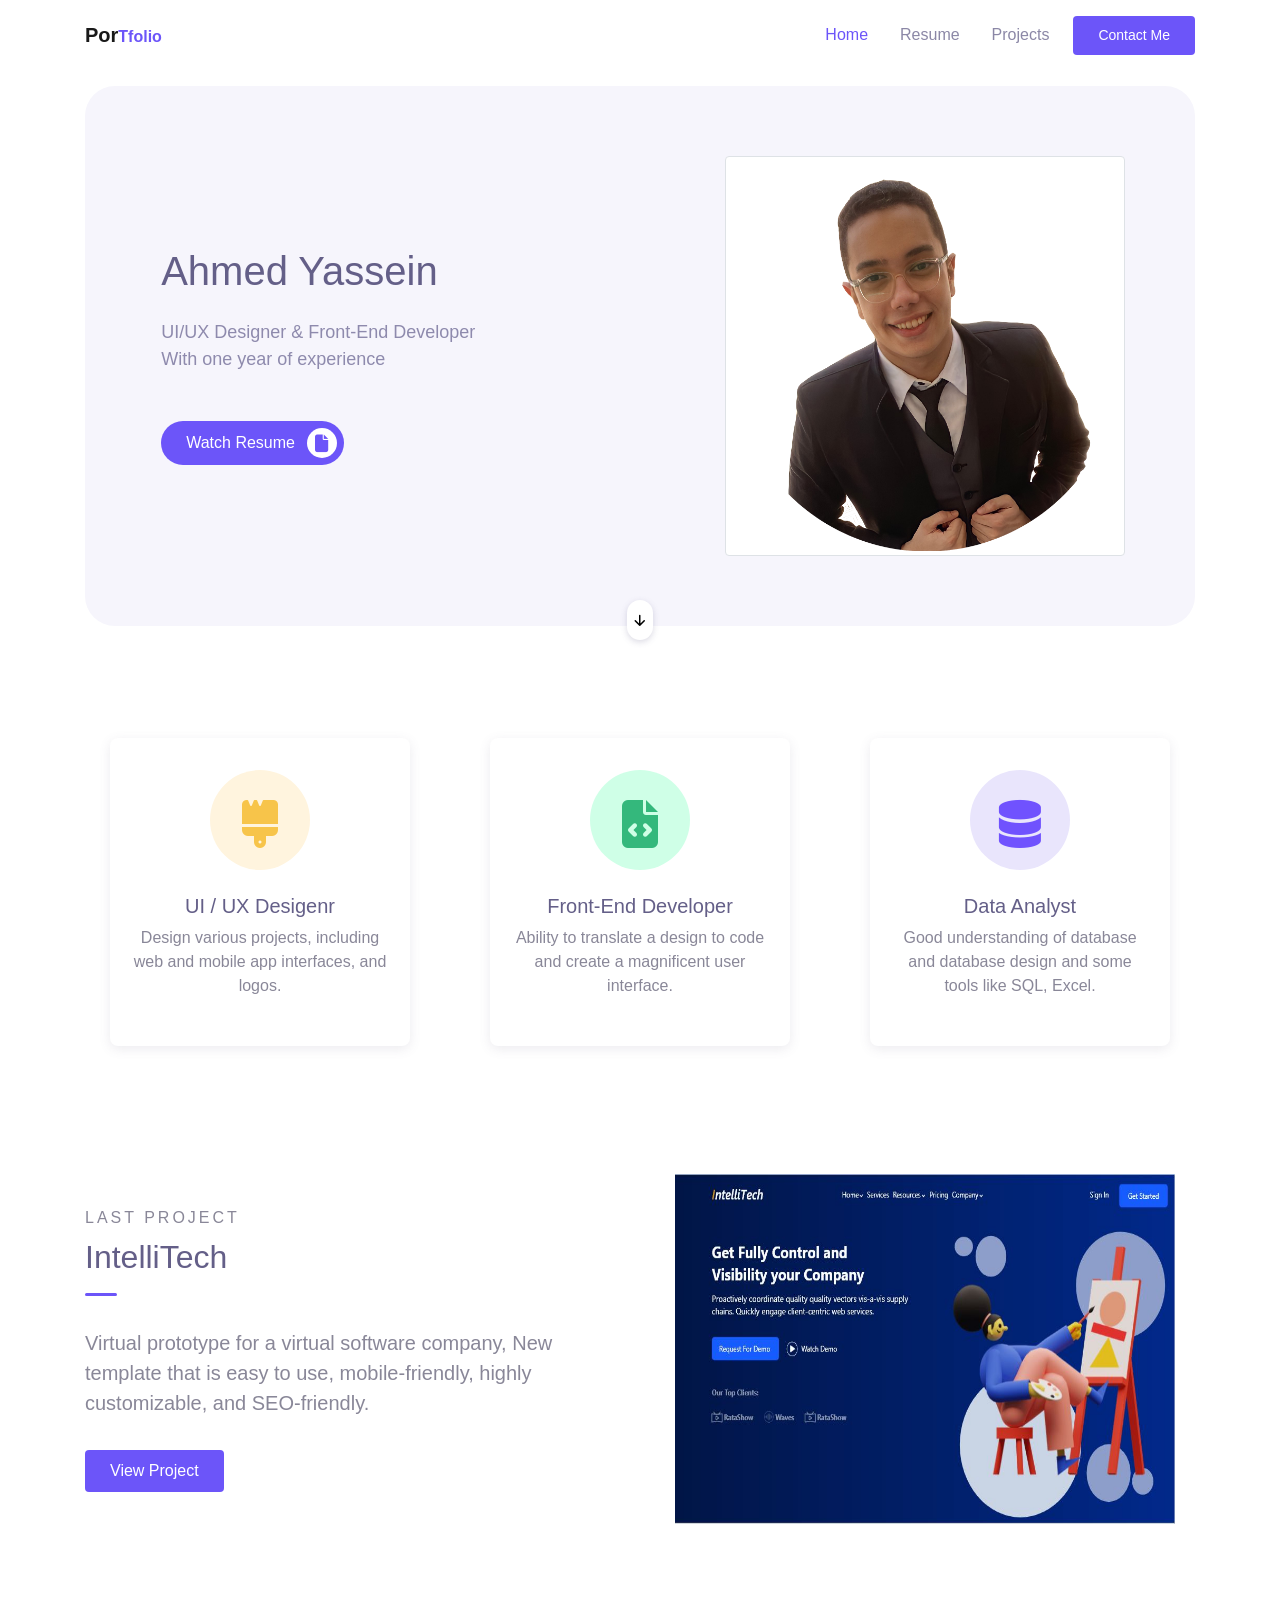
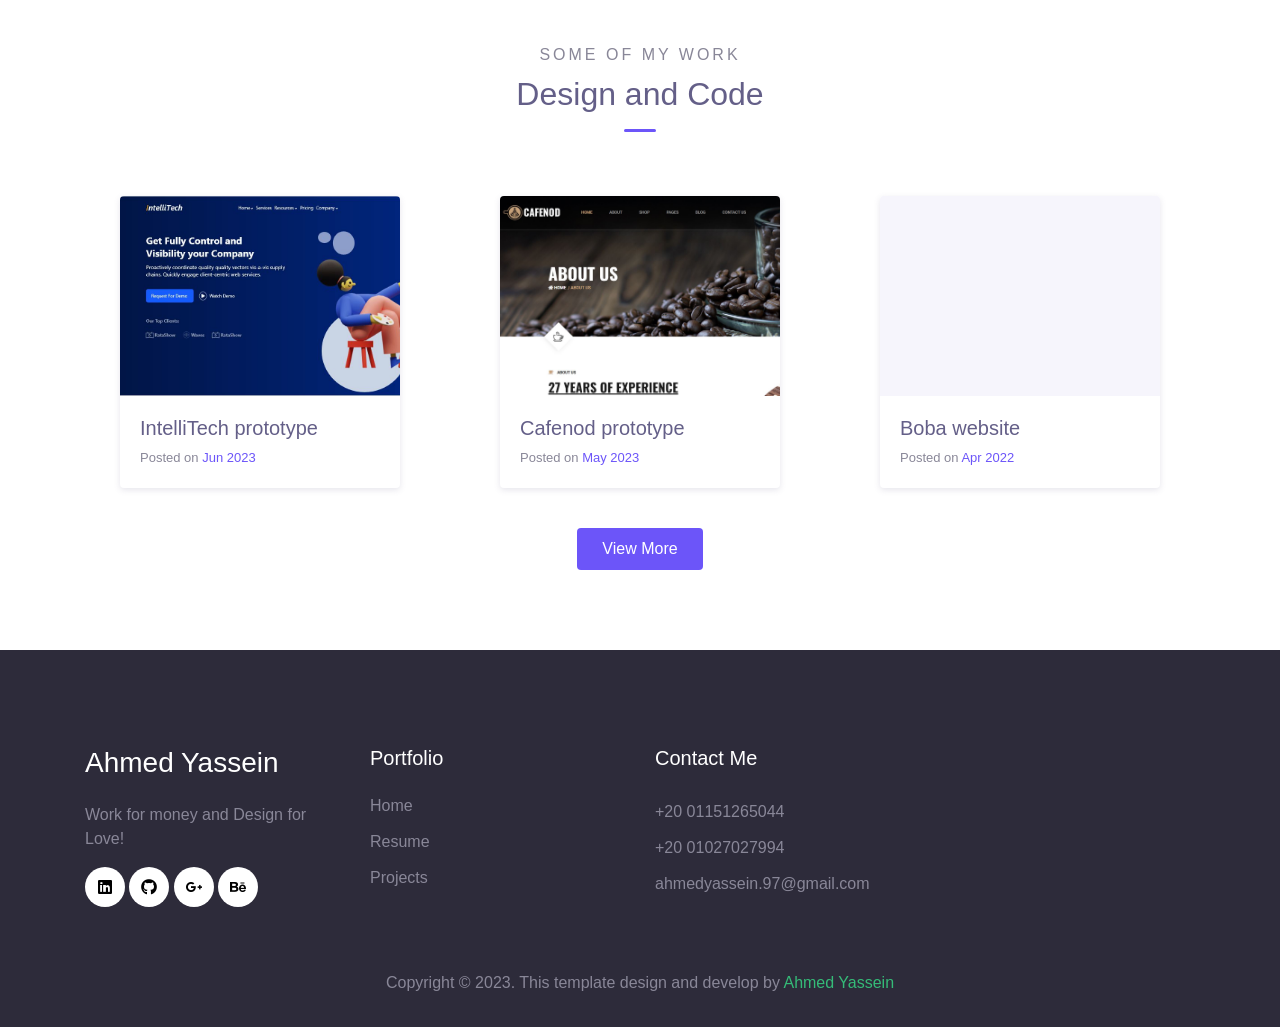
==== index.html @ b32535fe "Add initial files for portfolio" ====
<!DOCTYPE html>
<html lang="en">
<head>
  <meta charset="UTF-8">
  <meta name="viewport" content="width=device-width, initial-scale=1.0">
  <meta http-equiv="X-UA-Compatible" content="ie=edge">

  <title>Ahmed Yassein</title>
  <link rel="icon"  href="assets/img/favicon.ico">

  <link rel="stylesheet" href="assets/css/maicons.css">

  <link rel="stylesheet" href="assets/css/bootstrap.css">

  <link rel="stylesheet" href="assets/vendor/animate/animate.css">

  <link rel="stylesheet" href="assets/css/theme.css">

  <link rel="stylesheet" href="https://cdnjs.cloudflare.com/ajax/libs/font-awesome/6.3.0/css/all.min.css">

</head>
<body>

  <!-- Back to top button -->
  <div class="back-to-top"></div>

  <header>
    <nav class="navbar navbar-expand-lg navbar-light bg-white sticky" data-offset="500">
      <div class="container">
        
        <a href="#" class="navbar-brand">Por<span class="text-primary">Tfolio</span></a>

        <button class="navbar-toggler" data-toggle="collapse" data-target="#navbarContent" aria-controls="navbarContent" aria-expanded="false" aria-label="Toggle navigation">
          <span class="navbar-toggler-icon"></span>
        </button>

        <div class="navbar-collapse collapse" id="navbarContent">
          <ul class="navbar-nav ml-auto">
            <li class="nav-item active">
              <a class="nav-link" href="index.html">Home</a>
            </li>
            <li class="nav-item">
              <a class="nav-link" href="Resume.html">Resume</a>
            </li>
            <li class="nav-item">
              <a class="nav-link" href="Projects.html">Projects</a>
            </li>
              <li class="nav-item">
              <a class="btn btn-primary ml-lg-2" href="contact.html">Contact Me</a>
            </li>
          </ul>
        </div>
      </div>
    </nav>

    <div class="container">
      <div class="page-banner home-banner">
        <div class="row align-items-center flex-wrap-reverse h-100">
          <div class="col-md-6 py-5 wow fadeInLeft">
            <h1 class="mb-4">Ahmed Yassein</h1>
            <p class="text-lg text-grey mb-5">UI/UX Designer & Front-End Developer<br>
              With one year of experience
            </p>
            <a href="Resume.html" class="btn btn-primary btn-split">Watch Resume <div class="fab"> <i class="fa-solid fa-file"></i></div></a>
          </div>
          <div class="col-md-6 py-5 wow zoomIn">
            <div class="img-fluid text-center">
              <img class="img-thumbnail" src="assets/img/Profile pic.png" alt="">
            </div>
          </div>
        </div>
        <a href="#about" class="btn-scroll" data-role="smoothscroll"><span class="mai-arrow-down"></span></a>
      </div>
    </div>
  </header>

  <div class="page-section">
    <div class="container">
      <div class="row">
        <div class="col-lg-4">
          <div class="card-service wow fadeInUp">
            <div class="header">
              <div class="icon rounded-circle">
                <i class="fa-solid fa-brush fa-3x" style="color: #F7C44A;"></i>
              </div>
            </div>
            <div class="body">
              <h5 class="text-secondary">UI / UX Desigenr</h5>
              <p>Design various projects, including web and mobile app interfaces, and logos.</p>
              </div>
          </div>
        </div>
        <div class="col-lg-4">
          <div class="card-service wow fadeInUp">
            <div class="header">
             
              <div class="icon2 rounded-circle">
                <i class="fa-sharp fa-solid fa-file-code fa-3x" style="color: #34B87C;"></i>
              </div>
            </div>
            <div class="body">
              <h5 class="text-secondary">Front-End Developer</h5>
              <p>Ability to translate a design to code and create a magnificent user interface.</p>
            </div>
          </div>
        </div>
        <div class="col-lg-4">
          <div class="card-service wow fadeInUp">
            <div class="header">
              <div class="icon3 rounded-circle">
                <i class="fa-sharp fa-solid fa-database fa-3x" style="color: #7052FE;"></i>
              </div>
            </div>
            <div class="body">
              <h5 class="text-secondary">Data Analyst</h5>
              <p>Good understanding of database and database design and some tools like SQL, Excel.</p>
             </div>
          </div>
        </div>
      </div>
    </div> <!-- .container -->
  </div> <!-- .page-section -->

  <div class="page-section" id="about">
    <div class="container">
      <div class="row align-items-center">
        <div class="col-lg-6 py-3 wow fadeInUp">
          <span class="subhead">Last Project</span>
          <h2 class="title-section">IntelliTech</h2>
          <div class="divider"></div>
          <p>Virtual prototype for a virtual software company, New template that is easy to use, mobile-friendly, highly customizable, and SEO-friendly. </p>
          <a href="https://www.behance.net/gallery/176317555/IntelliTech-Website?" class="btn btn-primary mt-3">View Project</a>
        </div>
        <div class="col-lg-6 py-3 wow fadeInRight">
          <div class="img-fluid py-3 text-center">
            <img class="firstImg" src="assets/img/1.JPG" alt="">
          </div>
        </div>
      </div>
    </div> <!-- .container -->
  </div> <!-- .page-section -->


  <!-- Blog -->
  <div class="page-section">
    <div class="container">
      <div class="text-center wow fadeInUp">
        <div class="subhead">some of my work</div>
        <h2 class="title-section">Design and Code</h2>
        <div class="divider mx-auto"></div>
      </div>

      <div class="row mt-5">
        <div class="col-lg-4 py-3 wow fadeInUp">
          <div class="card-blog">
            <div class="header">
              <div class="post-thumb">
                <img src="assets/img/blog/1.JPG" alt="">
              </div>
            </div>
            <div class="body">
              <h5 class="post-title"><a href="https://www.behance.net/gallery/176317555/IntelliTech-Website?">IntelliTech prototype</a></h5>
              <div class="post-date">Posted on <a href="#"> Jun 2023</a></div>
            </div>
          </div>
        </div>
        
        <div class="col-lg-4 py-3 wow fadeInUp">
          <div class="card-blog">
            <div class="header">
              <div class="post-thumb">
                <img src="assets/img/blog/77.JPG" alt="">
              </div>
            </div>
            <div class="body">
              <h5 class="post-title"><a href="https://www.behance.net/gallery/176315169/Caf-website-(About-Page)">Cafenod prototype </a></h5>
              <div class="post-date">Posted on <a href="#">May 2023</a></div>
            </div>
          </div>
        </div>

        <div class="col-lg-4 py-3 wow fadeInUp">
          <div class="card-blog">
            <div class="header">
              <div class="post-thumb">
                <img src="assets/img/blog/88.jpg" alt="">
              </div>
            </div>
            <div class="body">
              <h5 class="post-title"><a href="https://yassein-97.github.io/Boba/">Boba website</a></h5>
              <div class="post-date">Posted on <a href="#"> Apr 2022</a></div>
            </div>
          </div>
        </div>

        <div class="col-12 mt-4 text-center wow fadeInUp">
          <a href="Projects.html" class="btn btn-primary">View More</a>
        </div>
      </div>
    </div>
  </div>

  <footer class="page-footer bg-image" style="background-image: url(assets/img/world_pattern.svg);">
    <div class="container">
      <div class="row mb-5">
        <div class="col-lg-3 py-3">
          <h3>Ahmed Yassein</h3>
          <p>Work for money and Design for Love!</p>

          <div class="social-media-button">
            <a href="https://www.linkedin.com/in/ahmed-yassein-8b47b3139/"><span class="mai-logo-linkedin"></span></a>
            <a href="https://github.com/yassein-97"><span class="mai-logo-github"></span></a>
            <a href="https://mail.google.com/mail/u/0/#inbox"><span class="mai-logo-google-plus-g"></span></a>
            <a href="https://www.behance.net/ahmedyassein/projects"><span class="mai-logo-behance"></span></a>
          </div>
        </div>
        <div class="col-lg-3 py-3">
          <h5>Portfolio</h5>
          <ul class="footer-menu">
            <li><a href="index.html">Home</a></li>
            <li><a href="Resume.html">Resume</a></li>
            <li><a href="Projects.html">Projects</a></li>
          </ul>
        </div>
        <div class="col-lg-3 py-3">
          <h5>Contact Me</h5>
          <a href="#" class="footer-link">+20 01151265044</a>
          <a href="#" class="footer-link">+20 01027027994</a>
          <a href="#" class="footer-link">ahmedyassein.97@gmail.com</a>
        </div>
        
      </div>

      <p class="text-center" id="copyright">Copyright &copy; 2023. This template design and develop by <a href="" target="_blank">Ahmed Yassein</a></p>
    </div>
  </footer>

<script src="assets/js/jquery-3.5.1.min.js"></script>

<script src="assets/js/bootstrap.bundle.min.js"></script>

<script src="assets/js/google-maps.js"></script>

<script src="assets/vendor/wow/wow.min.js"></script>

<script src="assets/js/theme.js"></script>
  
</body>
</html>
---- assets/css/maicons.css ----
@font-face {
  font-family: 'maicons';
  src:  url('../fonts/maicons.eot?c9nlkl');
  src:  url('../fonts/maicons.eot?c9nlkl#iefix') format('embedded-opentype'),
    url('../fonts/maicons.ttf?c9nlkl') format('truetype'),
    url('../fonts/maicons.woff?c9nlkl') format('woff'),
    url('../fonts/maicons.svg?c9nlkl#maicons') format('svg');
  font-weight: normal;
  font-style: normal;
  font-display: block;
}

[class^="mai-"], [class*=" mai-"] {
  /* use !important to prevent issues with browser extensions that change fonts */
  font-family: 'maicons' !important;
  speak: none;
  font-style: normal;
  font-weight: normal;
  font-variant: normal;
  text-transform: none;
  line-height: 1;

  /* Better Font Rendering =========== */
  -webkit-font-smoothing: antialiased;
  -moz-osx-font-smoothing: grayscale;
}

.mai-add:before {
  content: "\e900";
}
.mai-add-circle:before {
  content: "\e901";
}
.mai-add-circle-outline:before {
  content: "\e902";
}
.mai-airplane:before {
  content: "\e903";
}
.mai-airplane-outline:before {
  content: "\e904";
}
.mai-alarm:before {
  content: "\e905";
}
.mai-alarm-outline:before {
  content: "\e906";
}
.mai-albums:before {
  content: "\e907";
}
.mai-albums-outline:before {
  content: "\e908";
}
.mai-alert:before {
  content: "\e909";
}
.mai-alert-circle:before {
  content: "\e90a";
}
.mai-alert-circle-outline:before {
  content: "\e90b";
}
.mai-analytics:before {
  content: "\e90c";
}
.mai-analytics-outline:before {
  content: "\e90d";
}
.mai-aperture:before {
  content: "\e90e";
}
.mai-aperture-outline:before {
  content: "\e90f";
}
.mai-apps:before {
  content: "\e910";
}
.mai-apps-outline:before {
  content: "\e911";
}
.mai-archive:before {
  content: "\e912";
}
.mai-archive-outline:before {
  content: "\e913";
}
.mai-arrow-back:before {
  content: "\e914";
}
.mai-arrow-back-circle:before {
  content: "\e915";
}
.mai-arrow-back-circle-outline:before {
  content: "\e916";
}
.mai-arrow-down:before {
  content: "\e917";
}
.mai-arrow-down-circle:before {
  content: "\e918";
}
.mai-arrow-down-circle-outline:before {
  content: "\e919";
}
.mai-arrow-forward:before {
  content: "\e91a";
}
.mai-arrow-forward-circle:before {
  content: "\e91b";
}
.mai-arrow-forward-circle-outline:before {
  content: "\e91c";
}
.mai-arrow-redo:before {
  content: "\e91d";
}
.mai-arrow-redo-circle:before {
  content: "\e91e";
}
.mai-arrow-redo-circle-outline:before {
  content: "\e91f";
}
.mai-arrow-redo-outline:before {
  content: "\e920";
}
.mai-arrow-undo:before {
  content: "\e921";
}
.mai-arrow-undo-circle:before {
  content: "\e922";
}
.mai-arrow-undo-circle-outline:before {
  content: "\e923";
}
.mai-arrow-undo-outline:before {
  content: "\e924";
}
.mai-arrow-up:before {
  content: "\e925";
}
.mai-arrow-up-circle:before {
  content: "\e926";
}
.mai-arrow-up-circle-outline:before {
  content: "\e927";
}
.mai-at:before {
  content: "\e928";
}
.mai-at-circle:before {
  content: "\e929";
}
.mai-at-circle-outline:before {
  content: "\e92a";
}
.mai-attach:before {
  content: "\e92b";
}
.mai-attach-outline:before {
  content: "\e92c";
}
.mai-backspace:before {
  content: "\e92d";
}
.mai-backspace-outline:before {
  content: "\e92e";
}
.mai-bandage:before {
  content: "\e92f";
}
.mai-bandage-outline:before {
  content: "\e930";
}
.mai-bar-chart:before {
  content: "\e932";
}
.mai-bar-chart-outline:before {
  content: "\e933";
}
.mai-barbell:before {
  content: "\e931";
}
.mai-barcode:before {
  content: "\e934";
}
.mai-barcode-outline:before {
  content: "\e935";
}
.mai-baseball:before {
  content: "\e936";
}
.mai-baseball-outline:before {
  content: "\e937";
}
.mai-basket:before {
  content: "\e938";
}
.mai-basket-outline:before {
  content: "\e93b";
}
.mai-basketball:before {
  content: "\e939";
}
.mai-basketball-outline:before {
  content: "\e93a";
}
.mai-battery-charging:before {
  content: "\e93c";
}
.mai-battery-dead:before {
  content: "\e93d";
}
.mai-battery-full:before {
  content: "\e93e";
}
.mai-battery-half:before {
  content: "\e93f";
}
.mai-beaker:before {
  content: "\e940";
}
.mai-beaker-outline:before {
  content: "\e941";
}
.mai-bed:before {
  content: "\e942";
}
.mai-bed-outline:before {
  content: "\e943";
}
.mai-beer:before {
  content: "\e944";
}
.mai-beer-outline:before {
  content: "\e945";
}
.mai-bicycle:before {
  content: "\e946";
}
.mai-bluetooth:before {
  content: "\e947";
}
.mai-boat:before {
  content: "\e948";
}
.mai-boat-outline:before {
  content: "\e949";
}
.mai-body:before {
  content: "\e94a";
}
.mai-body-outline:before {
  content: "\e94b";
}
.mai-bonfire:before {
  content: "\e94c";
}
.mai-bonfire-outline:before {
  content: "\e94d";
}
.mai-book:before {
  content: "\e94e";
}
.mai-book-outline:before {
  content: "\e953";
}
.mai-bookmark:before {
  content: "\e94f";
}
.mai-bookmark-outline:before {
  content: "\e950";
}
.mai-bookmarks:before {
  content: "\e951";
}
.mai-bookmarks-outline:before {
  content: "\e952";
}
.mai-briefcase:before {
  content: "\e954";
}
.mai-briefcase-outline:before {
  content: "\e955";
}
.mai-browsers:before {
  content: "\e956";
}
.mai-browsers-outline:before {
  content: "\e957";
}
.mai-brush:before {
  content: "\e958";
}
.mai-brush-outline:before {
  content: "\e959";
}
.mai-bug:before {
  content: "\e95a";
}
.mai-bug-outline:before {
  content: "\e95b";
}
.mai-build:before {
  content: "\e95c";
}
.mai-build-outline:before {
  content: "\e95d";
}
.mai-bulb:before {
  content: "\e95e";
}
.mai-bulb-outline:before {
  content: "\e95f";
}
.mai-bus:before {
  content: "\e960";
}
.mai-bus-outline:before {
  content: "\e963";
}
.mai-business:before {
  content: "\e961";
}
.mai-business-outline:before {
  content: "\e962";
}
.mai-cafe:before {
  content: "\e964";
}
.mai-cafe-outline:before {
  content: "\e965";
}
.mai-calculator:before {
  content: "\e966";
}
.mai-calculator-outline:before {
  content: "\e967";
}
.mai-calendar:before {
  content: "\e968";
}
.mai-calendar-outline:before {
  content: "\e969";
}
.mai-call:before {
  content: "\e96a";
}
.mai-call-outline:before {
  content: "\e96b";
}
.mai-camera:before {
  content: "\e96c";
}
.mai-camera-outline:before {
  content: "\e96d";
}
.mai-camera-reverse:before {
  content: "\e96e";
}
.mai-camera-reverse-outline:before {
  content: "\e96f";
}
.mai-car:before {
  content: "\e970";
}
.mai-car-outline:before {
  content: "\e97f";
}
.mai-car-sport:before {
  content: "\e980";
}
.mai-car-sport-outline:before {
  content: "\e981";
}
.mai-card:before {
  content: "\e971";
}
.mai-card-outline:before {
  content: "\e972";
}
.mai-caret-back:before {
  content: "\e973";
}
.mai-caret-back-circle:before {
  content: "\e974";
}
.mai-caret-back-circle-outline:before {
  content: "\e975";
}
.mai-caret-down:before {
  content: "\e976";
}
.mai-caret-down-circle:before {
  content: "\e977";
}
.mai-caret-down-circle-outline:before {
  content: "\e978";
}
.mai-caret-forward:before {
  content: "\e979";
}
.mai-caret-forward-circle:before {
  content: "\e97a";
}
.mai-caret-forward-circle-outline:before {
  content: "\e97b";
}
.mai-caret-up:before {
  content: "\e97c";
}
.mai-caret-up-circle:before {
  content: "\e97d";
}
.mai-caret-up-circle-outline:before {
  content: "\e97e";
}
.mai-cart:before {
  content: "\e982";
}
.mai-cart-outline:before {
  content: "\e983";
}
.mai-cash:before {
  content: "\e984";
}
.mai-cash-outline:before {
  content: "\e985";
}
.mai-chatbox:before {
  content: "\e986";
}
.mai-chatbox-ellipses:before {
  content: "\e987";
}
.mai-chatbox-ellipses-outline:before {
  content: "\e988";
}
.mai-chatbox-outline:before {
  content: "\e989";
}
.mai-chatbubble:before {
  content: "\e98a";
}
.mai-chatbubble-ellipses:before {
  content: "\e98b";
}
.mai-chatbubble-ellipses-outline:before {
  content: "\e98c";
}
.mai-chatbubble-outline:before {
  content: "\e98d";
}
.mai-chatbubbles:before {
  content: "\e98e";
}
.mai-chatbubbles-outline:before {
  content: "\e98f";
}
.mai-checkbox:before {
  content: "\e990";
}
.mai-checkbox-outline:before {
  content: "\e991";
}
.mai-checkmark:before {
  content: "\e992";
}
.mai-checkmark-circle:before {
  content: "\e993";
}
.mai-checkmark-circle-outline:before {
  content: "\e994";
}
.mai-checkmark-done:before {
  content: "\e995";
}
.mai-checkmark-done-circle:before {
  content: "\e996";
}
.mai-checkmark-done-circle-outline:before {
  content: "\e997";
}
.mai-chevron-back:before {
  content: "\e998";
}
.mai-chevron-back-circle:before {
  content: "\e999";
}
.mai-chevron-back-circle-outline:before {
  content: "\e99a";
}
.mai-chevron-down:before {
  content: "\e99b";
}
.mai-chevron-down-circle:before {
  content: "\e99c";
}
.mai-chevron-down-circle-outline:before {
  content: "\e99d";
}
.mai-chevron-forward:before {
  content: "\e99e";
}
.mai-chevron-forward-circle:before {
  content: "\e99f";
}
.mai-chevron-forward-circle-outline:before {
  content: "\e9a0";
}
.mai-chevron-up:before {
  content: "\e9a1";
}
.mai-chevron-up-circle:before {
  content: "\e9a2";
}
.mai-chevron-up-circle-outline:before {
  content: "\e9a3";
}
.mai-clipboard:before {
  content: "\e9a4";
}
.mai-clipboard-outline:before {
  content: "\e9a5";
}
.mai-close:before {
  content: "\e9a6";
}
.mai-close-circle:before {
  content: "\e9a7";
}
.mai-close-circle-outline:before {
  content: "\e9a8";
}
.mai-cloud:before {
  content: "\e9a9";
}
.mai-cloud-circle:before {
  content: "\e9aa";
}
.mai-cloud-circle-outline:before {
  content: "\e9ab";
}
.mai-cloud-done:before {
  content: "\e9ac";
}
.mai-cloud-done-outline:before {
  content: "\e9ad";
}
.mai-cloud-download:before {
  content: "\e9ae";
}
.mai-cloud-download-outline:before {
  content: "\e9af";
}
.mai-cloud-offline:before {
  content: "\e9b0";
}
.mai-cloud-offline-outline:before {
  content: "\e9b1";
}
.mai-cloud-outline:before {
  content: "\e9b2";
}
.mai-cloud-upload:before {
  content: "\e9b3";
}
.mai-cloud-upload-outline:before {
  content: "\e9b4";
}
.mai-cloudy:before {
  content: "\e9b5";
}
.mai-cloudy-night:before {
  content: "\e9b6";
}
.mai-cloudy-night-outline:before {
  content: "\e9b7";
}
.mai-cloudy-outline:before {
  content: "\e9b8";
}
.mai-code:before {
  content: "\e9b9";
}
.mai-code-download:before {
  content: "\e9ba";
}
.mai-code-slash:before {
  content: "\e9bb";
}
.mai-code-working:before {
  content: "\e9bc";
}
.mai-cog:before {
  content: "\e9bd";
}
.mai-color-fill:before {
  content: "\e9be";
}
.mai-color-fill-outline:before {
  content: "\e9bf";
}
.mai-color-filter:before {
  content: "\e9c0";
}
.mai-color-filter-outline:before {
  content: "\e9c1";
}
.mai-color-palette:before {
  content: "\e9c2";
}
.mai-color-palette-outline:before {
  content: "\e9c3";
}
.mai-color-wand:before {
  content: "\e9c4";
}
.mai-color-wand-outline:before {
  content: "\e9c5";
}
.mai-compass:before {
  content: "\e9c6";
}
.mai-compass-outline:before {
  content: "\e9c7";
}
.mai-construct:before {
  content: "\e9c8";
}
.mai-construct-outline:before {
  content: "\e9c9";
}
.mai-contract:before {
  content: "\e9ca";
}
.mai-contrast:before {
  content: "\e9cb";
}
.mai-copy:before {
  content: "\e9cc";
}
.mai-copy-outline:before {
  content: "\e9cd";
}
.mai-create:before {
  content: "\e9ce";
}
.mai-create-outline:before {
  content: "\e9cf";
}
.mai-crop:before {
  content: "\e9d0";
}
.mai-cube:before {
  content: "\e9d1";
}
.mai-cube-outline:before {
  content: "\e9d2";
}
.mai-cut:before {
  content: "\e9d3";
}
.mai-desktop:before {
  content: "\e9d4";
}
.mai-desktop-outline:before {
  content: "\e9d5";
}
.mai-disc:before {
  content: "\e9d6";
}
.mai-disc-outline:before {
  content: "\e9d7";
}
.mai-document:before {
  content: "\e9d8";
}
.mai-document-outline:before {
  content: "\e9d9";
}
.mai-document-text:before {
  content: "\e9dc";
}
.mai-document-text-outline:before {
  content: "\e9dd";
}
.mai-documents:before {
  content: "\e9da";
}
.mai-documents-outline:before {
  content: "\e9db";
}
.mai-download:before {
  content: "\e9de";
}
.mai-download-outline:before {
  content: "\e9df";
}
.mai-duplicate:before {
  content: "\e9e0";
}
.mai-duplicate-outline:before {
  content: "\e9e1";
}
.mai-ear:before {
  content: "\e9e2";
}
.mai-ear-outline:before {
  content: "\e9e3";
}
.mai-earth:before {
  content: "\e9e4";
}
.mai-earth-outline:before {
  content: "\e9e5";
}
.mai-easel:before {
  content: "\e9e6";
}
.mai-easel-outline:before {
  content: "\e9e7";
}
.mai-egg:before {
  content: "\e9e8";
}
.mai-egg-outline:before {
  content: "\e9e9";
}
.mai-ellipse:before {
  content: "\e9ea";
}
.mai-ellipse-outline:before {
  content: "\e9eb";
}
.mai-ellipsis-horizontal:before {
  content: "\e9ec";
}
.mai-ellipsis-horizontal-circle:before {
  content: "\e9ed";
}
.mai-ellipsis-vertical:before {
  content: "\e9ee";
}
.mai-ellipsis-vertical-circle:before {
  content: "\e9ef";
}
.mai-enter:before {
  content: "\e9f0";
}
.mai-enter-outline:before {
  content: "\e9f1";
}
.mai-exit:before {
  content: "\e9f2";
}
.mai-exit-outline:before {
  content: "\e9f3";
}
.mai-expand:before {
  content: "\e9f4";
}
.mai-eye:before {
  content: "\e9f5";
}
.mai-eye-off:before {
  content: "\e9f8";
}
.mai-eye-off-outline:before {
  content: "\e9f9";
}
.mai-eye-outline:before {
  content: "\e9fa";
}
.mai-eyedrop:before {
  content: "\e9f6";
}
.mai-eyedrop-outline:before {
  content: "\e9f7";
}
.mai-fast-food:before {
  content: "\e9fb";
}
.mai-fast-food-outline:before {
  content: "\e9fc";
}
.mai-female:before {
  content: "\e9fd";
}
.mai-file-tray:before {
  content: "\e9fe";
}
.mai-file-tray-full:before {
  content: "\e9ff";
}
.mai-file-tray-full-outline:before {
  content: "\ea00";
}
.mai-file-tray-outline:before {
  content: "\ea01";
}
.mai-film:before {
  content: "\ea02";
}
.mai-film-outline:before {
  content: "\ea03";
}
.mai-filter:before {
  content: "\ea04";
}
.mai-finger-print:before {
  content: "\ea05";
}
.mai-fitness:before {
  content: "\ea06";
}
.mai-fitness-outline:before {
  content: "\ea07";
}
.mai-flag:before {
  content: "\ea08";
}
.mai-flag-outline:before {
  content: "\ea09";
}
.mai-flame:before {
  content: "\ea0a";
}
.mai-flame-outline:before {
  content: "\ea0b";
}
.mai-flash:before {
  content: "\ea0c";
}
.mai-flash-off:before {
  content: "\ea0f";
}
.mai-flash-off-outline:before {
  content: "\ea10";
}
.mai-flash-outline:before {
  content: "\ea11";
}
.mai-flashlight:before {
  content: "\ea0d";
}
.mai-flashlight-outline:before {
  content: "\ea0e";
}
.mai-flask:before {
  content: "\ea12";
}
.mai-flask-outline:before {
  content: "\ea13";
}
.mai-flower:before {
  content: "\ea14";
}
.mai-flower-outline:before {
  content: "\ea15";
}
.mai-folder:before {
  content: "\ea16";
}
.mai-folder-open:before {
  content: "\ea17";
}
.mai-folder-open-outline:before {
  content: "\ea18";
}
.mai-folder-outline:before {
  content: "\ea19";
}
.mai-football:before {
  content: "\ea1a";
}
.mai-football-outline:before {
  content: "\ea1b";
}
.mai-funnel:before {
  content: "\ea1c";
}
.mai-funnel-outline:before {
  content: "\ea1d";
}
.mai-game-controller:before {
  content: "\ea1e";
}
.mai-game-controller-outline:before {
  content: "\ea1f";
}
.mai-gift:before {
  content: "\ea20";
}
.mai-gift-outline:before {
  content: "\ea21";
}
.mai-git-branch:before {
  content: "\ea22";
}
.mai-git-commit:before {
  content: "\ea23";
}
.mai-git-compare:before {
  content: "\ea24";
}
.mai-git-merge:before {
  content: "\ea25";
}
.mai-git-network:before {
  content: "\ea26";
}
.mai-git-pull-request:before {
  content: "\ea27";
}
.mai-glasses:before {
  content: "\ea28";
}
.mai-glasses-outline:before {
  content: "\ea29";
}
.mai-globe:before {
  content: "\ea2a";
}
.mai-globe-outline:before {
  content: "\ea2b";
}
.mai-golf:before {
  content: "\ea2c";
}
.mai-golf-outline:before {
  content: "\ea2d";
}
.mai-grid:before {
  content: "\ea2e";
}
.mai-grid-outline:before {
  content: "\ea2f";
}
.mai-hammer:before {
  content: "\ea30";
}
.mai-hammer-outline:before {
  content: "\ea31";
}
.mai-hand-left:before {
  content: "\ea32";
}
.mai-hand-left-outline:before {
  content: "\ea33";
}
.mai-hand-right:before {
  content: "\ea34";
}
.mai-hand-right-outline:before {
  content: "\ea35";
}
.mai-happy:before {
  content: "\ea36";
}
.mai-happy-outline:before {
  content: "\ea37";
}
.mai-hardware-chip:before {
  content: "\ea38";
}
.mai-hardware-chip-outline:before {
  content: "\ea39";
}
.mai-headset:before {
  content: "\ea3a";
}
.mai-headset-outline:before {
  content: "\ea3b";
}
.mai-heart:before {
  content: "\ea3c";
}
.mai-heart-circle:before {
  content: "\ea3d";
}
.mai-heart-circle-outline:before {
  content: "\ea3e";
}
.mai-heart-dislike:before {
  content: "\ea3f";
}
.mai-heart-dislike-circle:before {
  content: "\ea40";
}
.mai-heart-dislike-circle-outline:before {
  content: "\ea41";
}
.mai-heart-dislike-outline:before {
  content: "\ea42";
}
.mai-heart-half:before {
  content: "\ea43";
}
.mai-heart-half-outline:before {
  content: "\ea44";
}
.mai-heart-outline:before {
  content: "\ea45";
}
.mai-help:before {
  content: "\ea46";
}
.mai-help-buoy:before {
  content: "\ea47";
}
.mai-help-buoy-outline:before {
  content: "\ea48";
}
.mai-help-circle:before {
  content: "\ea49";
}
.mai-help-circle-outline:before {
  content: "\ea4a";
}
.mai-home:before {
  content: "\ea4b";
}
.mai-home-outline:before {
  content: "\ea4c";
}
.mai-hourglass:before {
  content: "\ea4d";
}
.mai-hourglass-outline:before {
  content: "\ea4e";
}
.mai-ice-cream:before {
  content: "\ea4f";
}
.mai-ice-cream-outline:before {
  content: "\ea50";
}
.mai-image:before {
  content: "\ea51";
}
.mai-image-outline:before {
  content: "\ea52";
}
.mai-images:before {
  content: "\ea53";
}
.mai-images-outline:before {
  content: "\ea54";
}
.mai-infinite:before {
  content: "\ea55";
}
.mai-information:before {
  content: "\ea56";
}
.mai-information-circle:before {
  content: "\ea57";
}
.mai-information-circle-outline:before {
  content: "\ea58";
}
.mai-journal:before {
  content: "\ea59";
}
.mai-journal-outline:before {
  content: "\ea5a";
}
.mai-key:before {
  content: "\ea5b";
}
.mai-key-outline:before {
  content: "\ea5c";
}
.mai-keypad:before {
  content: "\ea5d";
}
.mai-keypad-outline:before {
  content: "\ea5e";
}
.mai-language:before {
  content: "\ea5f";
}
.mai-laptop:before {
  content: "\ea60";
}
.mai-laptop-outline:before {
  content: "\ea61";
}
.mai-layers:before {
  content: "\ea62";
}
.mai-layers-outline:before {
  content: "\ea63";
}
.mai-leaf:before {
  content: "\ea64";
}
.mai-leaf-outline:before {
  content: "\ea65";
}
.mai-library:before {
  content: "\ea66";
}
.mai-library-outline:before {
  content: "\ea67";
}
.mai-link:before {
  content: "\ea68";
}
.mai-list:before {
  content: "\ea69";
}
.mai-list-circle:before {
  content: "\ea6a";
}
.mai-list-circle-outline:before {
  content: "\ea6b";
}
.mai-locate:before {
  content: "\ea6c";
}
.mai-location:before {
  content: "\ea6d";
}
.mai-location-outline:before {
  content: "\ea6e";
}
.mai-lock-closed:before {
  content: "\ea6f";
}
.mai-lock-closed-outline:before {
  content: "\ea70";
}
.mai-lock-open:before {
  content: "\ea71";
}
.mai-lock-open-outline:before {
  content: "\ea72";
}
.mai-log-in:before {
  content: "\ea73";
}
.mai-log-in-outline:before {
  content: "\ea74";
}
.mai-log-out:before {
  content: "\ea75";
}
.mai-log-out-outline:before {
  content: "\ea76";
}
.mai-logo-500px:before {
  content: "\ea8e";
}
.mai-logo-accessible-icon:before {
  content: "\eaef";
}
.mai-logo-accusoft:before {
  content: "\eba2";
}
.mai-logo-algolia:before {
  content: "\eba3";
}
.mai-logo-alipay:before {
  content: "\eba4";
}
.mai-logo-amazon:before {
  content: "\eba5";
}
.mai-logo-amplify:before {
  content: "\eba6";
}
.mai-logo-android:before {
  content: "\eba7";
}
.mai-logo-angular:before {
  content: "\eba8";
}
.mai-logo-apple:before {
  content: "\eba9";
}
.mai-logo-apple-appstore:before {
  content: "\ebaa";
}
.mai-logo-aws:before {
  content: "\ebab";
}
.mai-logo-behance:before {
  content: "\ebac";
}
.mai-logo-bitbucket:before {
  content: "\ebad";
}
.mai-logo-bitcoin:before {
  content: "\ebae";
}
.mai-logo-blackberry:before {
  content: "\ebaf";
}
.mai-logo-blogger:before {
  content: "\ebb0";
}
.mai-logo-buffer:before {
  content: "\ebb1";
}
.mai-logo-buysellads:before {
  content: "\ebb2";
}
.mai-logo-capacitor:before {
  content: "\ebb3";
}
.mai-logo-cc-amazon-pay:before {
  content: "\ebb4";
}
.mai-logo-cc-amex:before {
  content: "\ebb5";
}
.mai-logo-cc-apple-pay:before {
  content: "\ebb6";
}
.mai-logo-cc-diners-club:before {
  content: "\ebb7";
}
.mai-logo-cc-discover:before {
  content: "\ebb8";
}
.mai-logo-cc-jcb:before {
  content: "\ebb9";
}
.mai-logo-cc-mastercard:before {
  content: "\ebba";
}
.mai-logo-cc-paypal:before {
  content: "\ebbb";
}
.mai-logo-cc-stripe:before {
  content: "\ebbc";
}
.mai-logo-cc-visa:before {
  content: "\ebbd";
}
.mai-logo-chrome:before {
  content: "\ebbe";
}
.mai-logo-closed-captioning:before {
  content: "\ebbf";
}
.mai-logo-codepen:before {
  content: "\ebc0";
}
.mai-logo-cpanel:before {
  content: "\ebc1";
}
.mai-logo-creative-commons:before {
  content: "\ebc2";
}
.mai-logo-css3:before {
  content: "\ebc3";
}
.mai-logo-cuttlefish:before {
  content: "\ebc4";
}
.mai-logo-d-and-d:before {
  content: "\ebc5";
}
.mai-logo-dashcube:before {
  content: "\ebc6";
}
.mai-logo-designernews:before {
  content: "\ebc7";
}
.mai-logo-deviantart:before {
  content: "\ebc8";
}
.mai-logo-digg:before {
  content: "\ebc9";
}
.mai-logo-digital-ocean:before {
  content: "\ebca";
}
.mai-logo-discord:before {
  content: "\ebcb";
}
.mai-logo-discourse:before {
  content: "\ebcc";
}
.mai-logo-dochub:before {
  content: "\ebcd";
}
.mai-logo-docker:before {
  content: "\ebce";
}
.mai-logo-dribbble:before {
  content: "\ebcf";
}
.mai-logo-dropbox:before {
  content: "\ebd0";
}
.mai-logo-drupal:before {
  content: "\ebd1";
}
.mai-logo-dyalog:before {
  content: "\ebd2";
}
.mai-logo-earlybirds:before {
  content: "\ebd3";
}
.mai-logo-ebay:before {
  content: "\ebd4";
}
.mai-logo-edge:before {
  content: "\ebd5";
}
.mai-logo-electron:before {
  content: "\ebd6";
}
.mai-logo-elementor:before {
  content: "\ebd7";
}
.mai-logo-ello:before {
  content: "\ebd8";
}
.mai-logo-ember:before {
  content: "\ebd9";
}
.mai-logo-empire:before {
  content: "\ebda";
}
.mai-logo-envira:before {
  content: "\ebdb";
}
.mai-logo-erlang:before {
  content: "\ebdc";
}
.mai-logo-etsy:before {
  content: "\ebdd";
}
.mai-logo-euro:before {
  content: "\ebde";
}
.mai-logo-expeditedssl:before {
  content: "\ebdf";
}
.mai-logo-facebook:before {
  content: "\ebe0";
}
.mai-logo-facebook-f:before {
  content: "\ebe1";
}
.mai-logo-facebook-messenger:before {
  content: "\ebe2";
}
.mai-logo-firebase:before {
  content: "\ebe3";
}
.mai-logo-firefox:before {
  content: "\ebe4";
}
.mai-logo-flickr:before {
  content: "\ebe5";
}
.mai-logo-flipboard:before {
  content: "\ebe6";
}
.mai-logo-fly:before {
  content: "\ebe7";
}
.mai-logo-foursquare:before {
  content: "\ebe8";
}
.mai-logo-freebsd:before {
  content: "\ebe9";
}
.mai-logo-gg:before {
  content: "\ebea";
}
.mai-logo-git:before {
  content: "\ebeb";
}
.mai-logo-github:before {
  content: "\ebec";
}
.mai-logo-github-alt:before {
  content: "\ebed";
}
.mai-logo-gitlab:before {
  content: "\ebee";
}
.mai-logo-gitter:before {
  content: "\ebef";
}
.mai-logo-glide:before {
  content: "\ebf0";
}
.mai-logo-glide-g:before {
  content: "\ebf1";
}
.mai-logo-google:before {
  content: "\ebf2";
}
.mai-logo-google-drive:before {
  content: "\ebf3";
}
.mai-logo-google-play:before {
  content: "\ebf4";
}
.mai-logo-google-playstore:before {
  content: "\ebf5";
}
.mai-logo-google-plus:before {
  content: "\ebf6";
}
.mai-logo-google-plus-g:before {
  content: "\ebf7";
}
.mai-logo-google-wallet:before {
  content: "\ebf8";
}
.mai-logo-grunt:before {
  content: "\ebf9";
}
.mai-logo-gulp:before {
  content: "\ebfa";
}
.mai-logo-hackernews:before {
  content: "\ebfb";
}
.mai-logo-hotjar:before {
  content: "\ebfc";
}
.mai-logo-html5:before {
  content: "\ebfd";
}
.mai-logo-hubspot:before {
  content: "\ebfe";
}
.mai-logo-imdb:before {
  content: "\ebff";
}
.mai-logo-instagram:before {
  content: "\ec00";
}
.mai-logo-internet-explorer:before {
  content: "\ec01";
}
.mai-logo-ionic:before {
  content: "\ec02";
}
.mai-logo-ionitron:before {
  content: "\ec03";
}
.mai-logo-itunes:before {
  content: "\ec04";
}
.mai-logo-java:before {
  content: "\ec05";
}
.mai-logo-javascript:before {
  content: "\ec06";
}
.mai-logo-joomla:before {
  content: "\ec07";
}
.mai-logo-jsfiddle:before {
  content: "\ec08";
}
.mai-logo-keycdn:before {
  content: "\ec09";
}
.mai-logo-laravel:before {
  content: "\ec0a";
}
.mai-logo-lastfm:before {
  content: "\ec0b";
}
.mai-logo-leanpub:before {
  content: "\ec0c";
}
.mai-logo-less:before {
  content: "\ec0d";
}
.mai-logo-line:before {
  content: "\ec0e";
}
.mai-logo-linkedin:before {
  content: "\ec0f";
}
.mai-logo-linux:before {
  content: "\ec10";
}
.mai-logo-magento:before {
  content: "\ec11";
}
.mai-logo-mailchimp:before {
  content: "\ec12";
}
.mai-logo-markdown:before {
  content: "\ec13";
}
.mai-logo-maxcdn:before {
  content: "\ec14";
}
.mai-logo-medium:before {
  content: "\ec15";
}
.mai-logo-medium-m:before {
  content: "\ec16";
}
.mai-logo-meetup:before {
  content: "\ec17";
}
.mai-logo-microsoft:before {
  content: "\ec18";
}
.mai-logo-mix:before {
  content: "\ec19";
}
.mai-logo-mixcloud:before {
  content: "\ec1a";
}
.mai-logo-nodejs:before {
  content: "\ec1b";
}
.mai-logo-npm:before {
  content: "\ec1c";
}
.mai-logo-octocat:before {
  content: "\ec1d";
}
.mai-logo-opencart:before {
  content: "\ec1e";
}
.mai-logo-openid:before {
  content: "\ec1f";
}
.mai-logo-opera:before {
  content: "\ec20";
}
.mai-logo-patreon:before {
  content: "\ec21";
}
.mai-logo-paypal:before {
  content: "\ec22";
}
.mai-logo-php:before {
  content: "\ec23";
}
.mai-logo-pinterest:before {
  content: "\ec24";
}
.mai-logo-pinterest-p:before {
  content: "\ec25";
}
.mai-logo-playstation:before {
  content: "\ec26";
}
.mai-logo-product-hunt:before {
  content: "\ec27";
}
.mai-logo-pwa:before {
  content: "\ec28";
}
.mai-logo-python:before {
  content: "\ec29";
}
.mai-logo-qq:before {
  content: "\ec2a";
}
.mai-logo-quora:before {
  content: "\ec2b";
}
.mai-logo-react:before {
  content: "\ec2c";
}
.mai-logo-readme:before {
  content: "\ec2d";
}
.mai-logo-reddit:before {
  content: "\ec2e";
}
.mai-logo-researchgate:before {
  content: "\ec2f";
}
.mai-logo-rocketchat:before {
  content: "\ec30";
}
.mai-logo-rss:before {
  content: "\ec31";
}
.mai-logo-safari:before {
  content: "\ec32";
}
.mai-logo-sass:before {
  content: "\ec33";
}
.mai-logo-scribd:before {
  content: "\ec34";
}
.mai-logo-searchengin:before {
  content: "\ec35";
}
.mai-logo-sellcast:before {
  content: "\ec36";
}
.mai-logo-sellsy:before {
  content: "\ec37";
}
.mai-logo-skype:before {
  content: "\ec38";
}
.mai-logo-slack:before {
  content: "\ec39";
}
.mai-logo-slideshare:before {
  content: "\ec3a";
}
.mai-logo-snapchat:before {
  content: "\ec3b";
}
.mai-logo-soundcloud:before {
  content: "\ec3c";
}
.mai-logo-spotify:before {
  content: "\ec3d";
}
.mai-logo-squarespace:before {
  content: "\ec3e";
}
.mai-logo-stack-exchange:before {
  content: "\ec3f";
}
.mai-logo-stackoverflow:before {
  content: "\ec40";
}
.mai-logo-staylinked:before {
  content: "\ec41";
}
.mai-logo-steam:before {
  content: "\ec42";
}
.mai-logo-stencil:before {
  content: "\ec43";
}
.mai-logo-stripe:before {
  content: "\ec44";
}
.mai-logo-stripe-s:before {
  content: "\ec45";
}
.mai-logo-teamspeak:before {
  content: "\ec46";
}
.mai-logo-telegram:before {
  content: "\ec47";
}
.mai-logo-trello:before {
  content: "\ec48";
}
.mai-logo-tripadvisor:before {
  content: "\ec49";
}
.mai-logo-tumblr:before {
  content: "\ec4a";
}
.mai-logo-tux:before {
  content: "\ec4b";
}
.mai-logo-twitch:before {
  content: "\ec4c";
}
.mai-logo-twitter:before {
  content: "\ec4d";
}
.mai-logo-uber:before {
  content: "\ec4e";
}
.mai-logo-uikit:before {
  content: "\ec4f";
}
.mai-logo-usd:before {
  content: "\ec50";
}
.mai-logo-viacoin:before {
  content: "\ec51";
}
.mai-logo-viadeo:before {
  content: "\ec52";
}
.mai-logo-viber:before {
  content: "\ec53";
}
.mai-logo-vimeo:before {
  content: "\ec54";
}
.mai-logo-vk:before {
  content: "\ec55";
}
.mai-logo-vue:before {
  content: "\ec56";
}
.mai-logo-web-component:before {
  content: "\ec57";
}
.mai-logo-weebly:before {
  content: "\ec58";
}
.mai-logo-weibo:before {
  content: "\ec59";
}
.mai-logo-whatsapp:before {
  content: "\ec5a";
}
.mai-logo-whmcs:before {
  content: "\ec5b";
}
.mai-logo-wikipedia-w:before {
  content: "\ec5c";
}
.mai-logo-windows:before {
  content: "\ec5d";
}
.mai-logo-wix:before {
  content: "\ec5e";
}
.mai-logo-wordpress:before {
  content: "\ec5f";
}
.mai-logo-xbox:before {
  content: "\ec60";
}
.mai-logo-xing:before {
  content: "\ec61";
}
.mai-logo-yahoo:before {
  content: "\ec62";
}
.mai-logo-yen:before {
  content: "\ec63";
}
.mai-logo-youtube:before {
  content: "\ec64";
}
.mai-magnet:before {
  content: "\ea77";
}
.mai-magnet-outline:before {
  content: "\ea78";
}
.mai-mail:before {
  content: "\ea79";
}
.mai-mail-open:before {
  content: "\ea7a";
}
.mai-mail-open-outline:before {
  content: "\ea7b";
}
.mai-mail-outline:before {
  content: "\ea7c";
}
.mai-mail-unread:before {
  content: "\ea7d";
}
.mai-mail-unread-outline:before {
  content: "\ea7e";
}
.mai-male:before {
  content: "\ea7f";
}
.mai-male-female:before {
  content: "\ea80";
}
.mai-man:before {
  content: "\ea81";
}
.mai-man-outline:before {
  content: "\ea82";
}
.mai-map:before {
  content: "\ea83";
}
.mai-map-outline:before {
  content: "\ea84";
}
.mai-medal:before {
  content: "\ea85";
}
.mai-medal-outline:before {
  content: "\ea86";
}
.mai-medical:before {
  content: "\ea87";
}
.mai-medical-outline:before {
  content: "\ea88";
}
.mai-medkit:before {
  content: "\ea89";
}
.mai-medkit-outline:before {
  content: "\ea8a";
}
.mai-megaphone:before {
  content: "\ea8b";
}
.mai-megaphone-outline:before {
  content: "\ea8c";
}
.mai-menu:before {
  content: "\ea8d";
}
.mai-mic:before {
  content: "\ea8f";
}
.mai-mic-circle:before {
  content: "\ea90";
}
.mai-mic-circle-outline:before {
  content: "\ea91";
}
.mai-mic-off:before {
  content: "\ea92";
}
.mai-mic-off-circle:before {
  content: "\ea93";
}
.mai-mic-off-circle-outline:before {
  content: "\ea94";
}
.mai-mic-off-outline:before {
  content: "\ea95";
}
.mai-mic-outline:before {
  content: "\ea96";
}
.mai-moon:before {
  content: "\ea97";
}
.mai-moon-outline:before {
  content: "\ea98";
}
.mai-move:before {
  content: "\ea99";
}
.mai-musical-note:before {
  content: "\ea9a";
}
.mai-musical-note-outline:before {
  content: "\ea9b";
}
.mai-musical-notes:before {
  content: "\ea9c";
}
.mai-musical-notes-outline:before {
  content: "\ea9d";
}
.mai-navigate:before {
  content: "\ea9e";
}
.mai-navigate-circle:before {
  content: "\ea9f";
}
.mai-navigate-circle-outline:before {
  content: "\eaa0";
}
.mai-navigate-outline:before {
  content: "\eaa1";
}
.mai-newspaper:before {
  content: "\eaa2";
}
.mai-newspaper-outline:before {
  content: "\eaa3";
}
.mai-notifications:before {
  content: "\eaa4";
}
.mai-notifications-circle:before {
  content: "\eaa5";
}
.mai-notifications-circle-outline:before {
  content: "\eaa6";
}
.mai-notifications-off:before {
  content: "\eaa7";
}
.mai-notifications-off-circle:before {
  content: "\eaa8";
}
.mai-notifications-off-circle-outline:before {
  content: "\eaa9";
}
.mai-notifications-off-outline:before {
  content: "\eaaa";
}
.mai-notifications-outline:before {
  content: "\eaab";
}
.mai-nuclear:before {
  content: "\eaac";
}
.mai-nuclear-outline:before {
  content: "\eaad";
}
.mai-nutrition:before {
  content: "\eaae";
}
.mai-nutrition-outline:before {
  content: "\eaaf";
}
.mai-open:before {
  content: "\eab0";
}
.mai-open-outline:before {
  content: "\eab1";
}
.mai-options:before {
  content: "\eab2";
}
.mai-options-outline:before {
  content: "\eab3";
}
.mai-paper-plane:before {
  content: "\eab4";
}
.mai-paper-plane-outline:before {
  content: "\eab5";
}
.mai-partly-sunny:before {
  content: "\eab6";
}
.mai-partly-sunny-outline:before {
  content: "\eab7";
}
.mai-pause:before {
  content: "\eab8";
}
.mai-pause-circle:before {
  content: "\eab9";
}
.mai-pause-circle-outline:before {
  content: "\eaba";
}
.mai-paw:before {
  content: "\eabb";
}
.mai-paw-outline:before {
  content: "\eabc";
}
.mai-pencil:before {
  content: "\eabd";
}
.mai-people:before {
  content: "\eabe";
}
.mai-people-circle:before {
  content: "\eabf";
}
.mai-people-circle-outline:before {
  content: "\eac0";
}
.mai-people-outline:before {
  content: "\eac1";
}
.mai-person:before {
  content: "\eac2";
}
.mai-person-add:before {
  content: "\eac3";
}
.mai-person-add-outline:before {
  content: "\eac4";
}
.mai-person-circle:before {
  content: "\eac5";
}
.mai-person-circle-outline:before {
  content: "\eac6";
}
.mai-person-outline:before {
  content: "\eac7";
}
.mai-person-remove:before {
  content: "\eac8";
}
.mai-person-remove-outline:before {
  content: "\eac9";
}
.mai-phone-landscape:before {
  content: "\eaca";
}
.mai-phone-landscape-outline:before {
  content: "\eacb";
}
.mai-phone-portrait:before {
  content: "\eacc";
}
.mai-phone-portrait-outline:before {
  content: "\eacd";
}
.mai-pie-chart:before {
  content: "\eace";
}
.mai-pie-chart-outline:before {
  content: "\eacf";
}
.mai-pin:before {
  content: "\ead0";
}
.mai-pin-outline:before {
  content: "\ead1";
}
.mai-pint:before {
  content: "\ead2";
}
.mai-pint-outline:before {
  content: "\ead3";
}
.mai-pizza:before {
  content: "\ead4";
}
.mai-pizza-outline:before {
  content: "\ead5";
}
.mai-planet:before {
  content: "\ead6";
}
.mai-planet-outline:before {
  content: "\ead7";
}
.mai-play:before {
  content: "\ead8";
}
.mai-play-back:before {
  content: "\ead9";
}
.mai-play-back-circle:before {
  content: "\eada";
}
.mai-play-back-circle-outline:before {
  content: "\eadb";
}
.mai-play-back-outline:before {
  content: "\eadc";
}
.mai-play-circle:before {
  content: "\eadd";
}
.mai-play-circle-outline:before {
  content: "\eade";
}
.mai-play-forward:before {
  content: "\eadf";
}
.mai-play-forward-circle:before {
  content: "\eae0";
}
.mai-play-forward-circle-outline:before {
  content: "\eae1";
}
.mai-play-forward-outline:before {
  content: "\eae2";
}
.mai-play-outline:before {
  content: "\eae3";
}
.mai-play-skip-back:before {
  content: "\eae4";
}
.mai-play-skip-back-circle:before {
  content: "\eae5";
}
.mai-play-skip-back-circle-outline:before {
  content: "\eae6";
}
.mai-play-skip-back-outline:before {
  content: "\eae7";
}
.mai-play-skip-forward:before {
  content: "\eae8";
}
.mai-play-skip-forward-circle:before {
  content: "\eae9";
}
.mai-play-skip-forward-circle-outline:before {
  content: "\eaea";
}
.mai-play-skip-forward-outline:before {
  content: "\eaeb";
}
.mai-podium:before {
  content: "\eaec";
}
.mai-podium-outline:before {
  content: "\eaed";
}
.mai-power:before {
  content: "\eaee";
}
.mai-pricetag:before {
  content: "\eaf0";
}
.mai-pricetag-outline:before {
  content: "\eaf1";
}
.mai-pricetags:before {
  content: "\eaf2";
}
.mai-pricetags-outline:before {
  content: "\eaf3";
}
.mai-print:before {
  content: "\eaf4";
}
.mai-print-outline:before {
  content: "\eaf5";
}
.mai-pulse:before {
  content: "\eaf6";
}
.mai-pulse-outline:before {
  content: "\eaf7";
}
.mai-push:before {
  content: "\eaf8";
}
.mai-push-outline:before {
  content: "\eaf9";
}
.mai-qr-code:before {
  content: "\eafa";
}
.mai-qr-code-outline:before {
  content: "\eafb";
}
.mai-radio:before {
  content: "\eafc";
}
.mai-radio-button-off:before {
  content: "\eafd";
}
.mai-radio-button-on:before {
  content: "\eafe";
}
.mai-rainy:before {
  content: "\eaff";
}
.mai-rainy-outline:before {
  content: "\eb00";
}
.mai-reader:before {
  content: "\eb01";
}
.mai-reader-outline:before {
  content: "\eb02";
}
.mai-receipt:before {
  content: "\eb03";
}
.mai-receipt-outline:before {
  content: "\eb04";
}
.mai-recording:before {
  content: "\eb05";
}
.mai-recording-outline:before {
  content: "\eb06";
}
.mai-refresh:before {
  content: "\eb07";
}
.mai-refresh-circle:before {
  content: "\eb08";
}
.mai-refresh-circle-outline:before {
  content: "\eb09";
}
.mai-reload:before {
  content: "\eb0a";
}
.mai-reload-circle:before {
  content: "\eb0b";
}
.mai-reload-circle-outline:before {
  content: "\eb0c";
}
.mai-remove:before {
  content: "\eb0d";
}
.mai-remove-circle:before {
  content: "\eb0e";
}
.mai-remove-circle-outline:before {
  content: "\eb0f";
}
.mai-reorder-four:before {
  content: "\eb10";
}
.mai-reorder-three:before {
  content: "\eb11";
}
.mai-reorder-two:before {
  content: "\eb12";
}
.mai-repeat:before {
  content: "\eb13";
}
.mai-resize:before {
  content: "\eb14";
}
.mai-restaurant:before {
  content: "\eb15";
}
.mai-restaurant-outline:before {
  content: "\eb16";
}
.mai-return-down-back:before {
  content: "\eb17";
}
.mai-return-down-forward:before {
  content: "\eb18";
}
.mai-return-up-back:before {
  content: "\eb19";
}
.mai-return-up-forward:before {
  content: "\eb1a";
}
.mai-ribbon:before {
  content: "\eb1b";
}
.mai-ribbon-outline:before {
  content: "\eb1c";
}
.mai-rocket:before {
  content: "\eb1d";
}
.mai-rocket-outline:before {
  content: "\eb1e";
}
.mai-rose:before {
  content: "\eb1f";
}
.mai-rose-outline:before {
  content: "\eb20";
}
.mai-sad:before {
  content: "\eb21";
}
.mai-sad-outline:before {
  content: "\eb22";
}
.mai-save:before {
  content: "\eb23";
}
.mai-save-outline:before {
  content: "\eb24";
}
.mai-scan:before {
  content: "\eb25";
}
.mai-scan-circle:before {
  content: "\eb26";
}
.mai-scan-circle-outline:before {
  content: "\eb27";
}
.mai-school:before {
  content: "\eb28";
}
.mai-school-outline:before {
  content: "\eb29";
}
.mai-search:before {
  content: "\eb2a";
}
.mai-search-circle:before {
  content: "\eb2b";
}
.mai-search-circle-outline:before {
  content: "\eb2c";
}
.mai-send:before {
  content: "\eb2d";
}
.mai-send-outline:before {
  content: "\eb2e";
}
.mai-server:before {
  content: "\eb2f";
}
.mai-server-outline:before {
  content: "\eb30";
}
.mai-settings:before {
  content: "\eb31";
}
.mai-settings-outline:before {
  content: "\eb32";
}
.mai-shapes:before {
  content: "\eb33";
}
.mai-shapes-outline:before {
  content: "\eb34";
}
.mai-share:before {
  content: "\eb35";
}
.mai-share-outline:before {
  content: "\eb36";
}
.mai-share-social:before {
  content: "\eb37";
}
.mai-share-social-outline:before {
  content: "\eb38";
}
.mai-shield:before {
  content: "\eb39";
}
.mai-shield-checkmark:before {
  content: "\eb3a";
}
.mai-shield-checkmark-outline:before {
  content: "\eb3b";
}
.mai-shield-outline:before {
  content: "\eb3c";
}
.mai-shirt:before {
  content: "\eb3d";
}
.mai-shirt-outline:before {
  content: "\eb3e";
}
.mai-shuffle:before {
  content: "\eb3f";
}
.mai-skull:before {
  content: "\eb40";
}
.mai-skull-outline:before {
  content: "\eb41";
}
.mai-snow:before {
  content: "\eb42";
}
.mai-speedometer:before {
  content: "\eb43";
}
.mai-speedometer-outline:before {
  content: "\eb44";
}
.mai-square:before {
  content: "\eb45";
}
.mai-square-outline:before {
  content: "\eb46";
}
.mai-star:before {
  content: "\eb47";
}
.mai-star-half:before {
  content: "\eb48";
}
.mai-star-outline:before {
  content: "\eb49";
}
.mai-stats-chart:before {
  content: "\eb4a";
}
.mai-stats-chart-outline:before {
  content: "\eb4b";
}
.mai-stop:before {
  content: "\eb4c";
}
.mai-stop-circle:before {
  content: "\eb4d";
}
.mai-stop-circle-outline:before {
  content: "\eb4e";
}
.mai-stop-outline:before {
  content: "\eb4f";
}
.mai-stopwatch:before {
  content: "\eb50";
}
.mai-stopwatch-outline:before {
  content: "\eb51";
}
.mai-subway:before {
  content: "\eb52";
}
.mai-subway-outline:before {
  content: "\eb53";
}
.mai-sunny:before {
  content: "\eb54";
}
.mai-sunny-outline:before {
  content: "\eb55";
}
.mai-swap-horizontal:before {
  content: "\eb56";
}
.mai-swap-vertical:before {
  content: "\eb57";
}
.mai-sync:before {
  content: "\eb58";
}
.mai-sync-circle:before {
  content: "\eb59";
}
.mai-sync-circle-outline:before {
  content: "\eb5a";
}
.mai-tablet-landscape:before {
  content: "\eb5b";
}
.mai-tablet-landscape-outline:before {
  content: "\eb5c";
}
.mai-tablet-portrait:before {
  content: "\eb5d";
}
.mai-tablet-portrait-outline:before {
  content: "\eb5e";
}
.mai-tennisball:before {
  content: "\eb5f";
}
.mai-tennisball-outline:before {
  content: "\eb60";
}
.mai-terminal:before {
  content: "\eb61";
}
.mai-terminal-outline:before {
  content: "\eb62";
}
.mai-text:before {
  content: "\eb63";
}
.mai-thermometer:before {
  content: "\eb64";
}
.mai-thermometer-outline:before {
  content: "\eb65";
}
.mai-thumbs-down:before {
  content: "\eb66";
}
.mai-thumbs-down-outline:before {
  content: "\eb67";
}
.mai-thumbs-up:before {
  content: "\eb68";
}
.mai-thumbs-up-outline:before {
  content: "\eb69";
}
.mai-thunderstorm:before {
  content: "\eb6a";
}
.mai-thunderstorm-outline:before {
  content: "\eb6b";
}
.mai-time:before {
  content: "\eb6c";
}
.mai-time-outline:before {
  content: "\eb6d";
}
.mai-timer:before {
  content: "\eb6e";
}
.mai-timer-outline:before {
  content: "\eb6f";
}
.mai-today:before {
  content: "\eb70";
}
.mai-today-outline:before {
  content: "\eb71";
}
.mai-toggle:before {
  content: "\eb72";
}
.mai-toggle-outline:before {
  content: "\eb73";
}
.mai-trail-sign:before {
  content: "\eb74";
}
.mai-trail-sign-outline:before {
  content: "\eb75";
}
.mai-train:before {
  content: "\eb76";
}
.mai-train-outline:before {
  content: "\eb77";
}
.mai-transgender:before {
  content: "\eb78";
}
.mai-trash:before {
  content: "\eb79";
}
.mai-trash-bin:before {
  content: "\eb7a";
}
.mai-trash-bin-outline:before {
  content: "\eb7b";
}
.mai-trash-outline:before {
  content: "\eb7c";
}
.mai-trending-down:before {
  content: "\eb7d";
}
.mai-trending-up:before {
  content: "\eb7e";
}
.mai-triangle:before {
  content: "\eb7f";
}
.mai-triangle-outline:before {
  content: "\eb80";
}
.mai-trophy:before {
  content: "\eb81";
}
.mai-trophy-outline:before {
  content: "\eb82";
}
.mai-tv:before {
  content: "\eb83";
}
.mai-tv-outline:before {
  content: "\eb84";
}
.mai-umbrella:before {
  content: "\eb85";
}
.mai-umbrella-outline:before {
  content: "\eb86";
}
.mai-videocam:before {
  content: "\eb87";
}
.mai-videocam-outline:before {
  content: "\eb88";
}
.mai-volume-high:before {
  content: "\eb89";
}
.mai-volume-high-outline:before {
  content: "\eb8a";
}
.mai-volume-low:before {
  content: "\eb8b";
}
.mai-volume-low-outline:before {
  content: "\eb8c";
}
.mai-volume-medium:before {
  content: "\eb8d";
}
.mai-volume-medium-outline:before {
  content: "\eb8e";
}
.mai-volume-mute:before {
  content: "\eb8f";
}
.mai-volume-mute-outline:before {
  content: "\eb90";
}
.mai-volume-off:before {
  content: "\eb91";
}
.mai-volume-off-outline:before {
  content: "\eb92";
}
.mai-walk:before {
  content: "\eb93";
}
.mai-walk-outline:before {
  content: "\eb94";
}
.mai-wallet:before {
  content: "\eb95";
}
.mai-wallet-outline:before {
  content: "\eb96";
}
.mai-warning:before {
  content: "\eb97";
}
.mai-warning-outline:before {
  content: "\eb98";
}
.mai-watch:before {
  content: "\eb99";
}
.mai-watch-outline:before {
  content: "\eb9a";
}
.mai-water:before {
  content: "\eb9b";
}
.mai-water-outline:before {
  content: "\eb9c";
}
.mai-wifi:before {
  content: "\eb9d";
}
.mai-wine:before {
  content: "\eb9e";
}
.mai-wine-outline:before {
  content: "\eb9f";
}
.mai-woman:before {
  content: "\eba0";
}
.mai-woman-outline:before {
  content: "\eba1";
}
---- assets/css/theme.css ----
/*
  Template Name: One-health
  Version: 1.0
 */

/*test*/

html{
  font-family: 'Open Sans',sans-serif;
  background: whitesmoke;
}
a{
  text-decoration: none;
  color: black;
}
hr{
  background: grey;
}
#container{
  position: relative;
  display: flex;
}
#profile{
  flex: 15%;
  display: block;
  position: relative;
  margin: 5% 2% 0 10%;
  width: 100%;
  height: 100%;
}
#info-cards{
  flex: 55%;
  display: block;
  margin-top: 5%;
  margin-right: 10%;
  width: 100%;
  height: 100%;
}
#image{
  position: relative;
  overflow: hidden;
}
#image,#profile-photo{
  position: relative;
  width: 150px;
  height: 150px;
  border-radius: 10px;
}
#image > a{
  position: absolute;
  top:0;
  left:0;
  background: rgba(0,0,0,0.5) !important;
  height: 100%;
  width: 100%;
  display: none;
}
#image > a > i{
  -webkit-text-stroke: 1px #ffffffdd;
  padding: 40%;
}
#image:hover a{
  display: block;
}
#name{
  font-size: 23px !important;
  line-height: 20px !important;
  margin-top: 20px;
}
#about,.card > ul > li{
  padding: 0 0 0 15px;
  position: relative;
  display: inline-block;
  width: 100%;
}
#about{
  font-size: 20px !important;
  padding: 0 !important;
}
#name, #about > p{
  font-weight: bolder;
  font-family: 'Open Sans', sans-serif;
}
#email{
  font-size: 15px !important;
  font-weight: bold !important;
  font-family: 'Cutive Mono',monospace;
}
#college,#email,#year-graduation,#education,#more-about,#telephone,#fax{
  color: #555;
  font-size: 13.5px;
}
strong,span{
  color: black;
  font-size: 16px;
}
#social-links,#about{
  display: inline-block;
}
#social-links{
  margin-bottom: 12px;
}
#social-links a{
  margin: 0 10px;
}
#edit-intro{
  display: block;
  color:#097bbf;
  font-family: 'Nunito', sans-serif;
}
.fab{
  font-size: 1.1em;
}
.fab,.fas{
  color: whitesmoke;
}
#about > a{
  top: 4px;
  right: 8px;
}
.edit{
  top: 19px;
  right: 10px;
}
#about > a, .edit{
  position: absolute;
  font-size: 15px !important;
}
.stroke-transparent {
-webkit-text-stroke: 1px #000;
-webkit-text-fill-color: transparent;
}
.blue{
  color: #097bbf !important;
  font-size: 13px;
}
.stroke-transparent-blue {
-webkit-text-stroke: 1px #097bbf;
-webkit-text-fill-color: transparent;
}
.card{
  box-shadow: 0 3px 10px 0 rgba(0,0,0,.1);
  overflow-x: hidden;
  margin-bottom: 30px;
  padding: 15px 30px 30px 30px;
  background-color: #fff;
  width: 700px;
  
}
.card > p{
  color: #0e141e;
  font-weight: bolder;
  font-size: 18px;
  line-height: 2;
}
.card > p > i{
  font-size: 18px;
}
.card > a{
  font-weight: 400;
  font-size: 15px;
  margin: 0;
  margin-left: 25px;
  padding: 0;
  border: 0;
  height: auto;
  background: transparent;
  color: #097bbf;
  outline: none;
  cursor: pointer;
}
.card > ul{
  list-style-type: none;
}
.tags{
  font-size: 17px;
  font-weight: bolder;
}
.tags ~ a{
  display: none !important;
}
.tags span{
  font-size: 14px;
  font-weight: normal;
  color: #0e141e;
}
.tags span span{
  color: #738f93;
}
@media screen and (max-width:1090px){
  #profile{
      margin-left: 5%;
  }
}
@media screen and (max-width:850px){
  #container{
      display: block;
  }
  #profile{
      width: 90%;
  }
  .card{
      margin: 0 5%;
      margin-bottom: 30px;
  }
}
/*test*/


:root {
  --primary: #6C55F9;
  --accent: #FF3D85;
  --secondary: #645F88;
  --success: #35bb78;
  --info: #05B4E1;
  --warning: #FAC14D;
  --danger: #FF4943;
  --grey: #B4B2C5;
  --dark: #2D2B3A;
  --light: #F6F5FC;
}

body {
  font-family: "Work Sans", sans-serif;
  line-height: 1.5;
  color: #2D2B3A;
}

a {
  color: #6C55F9;
  text-decoration: none;
  background-color: transparent;
}

a:hover {
  color: #5641df;
  text-decoration: underline;
}


.text-xs {
  font-size: 12px !important;
}

.text-sm {
  font-size: 14px !important;
}

.text-md {
  font-size: 1rem !important;
}

.text-lg {
  font-size: 18px !important;
}

.text-xl {
  font-size: 20px !important;
}

/* Color systems */
.bg-primary {
  background-color: #6C55F9 !important;
}

a.bg-primary:hover, a.bg-primary:focus {
  background-color: #5d47eb !important;
}

.bg-accent {
  background-color: #FF3D85 !important;
}

a.bg-accent:hover, a.bg-accent:focus {
  background-color: #e93577 !important;
}

.bg-secondary {
  background-color: #645F88 !important;
}

a.bg-secondary:hover, a.bg-secondary:focus {
  background-color: #59547c !important;
}

.bg-success {
  background-color: #35bb78 !important;
}

a.bg-success:hover, a.bg-success:focus {
  background-color: #28a868 !important;
}

.bg-info {
  background-color: #05B4E1 !important;
}

a.bg-info:hover, a.bg-info:focus {
  background-color: #07a2c8 !important;
}

.bg-warning {
  background-color: #FAC14D !important;
}

a.bg-warning:hover, a.bg-warning:focus {
  background-color: #ebb039 !important;
}

.bg-danger {
  background-color: #FF4943 !important;
}

a.bg-danger:hover, a.bg-danger:focus {
  background-color: #e73832 !important;
}

.bg-grey {
  background-color: #8e8aad !important;
}

a.bg-grey:hover, a.bg-grey:focus {
  background-color: #7d7a99 !important;
}

.bg-light {
  background-color: #F6F5FC !important;
}

a.bg-light:hover, a.bg-light:focus {
  background-color: #EDECF5 !important;
}

.bg-dark {
  background-color: #2D2B3A !important;
}

a.bg-dark:hover, a.bg-dark:focus {
  background-color: #1d1b25 !important;
}

.text-primary {
  color: #6C55F9 !important;
}

a.text-primary:hover, a.text-primary:focus {
  color: #5d47eb !important;
}

.text-accent {
  color: #FF3D85 !important;
}

a.text-accent:hover, a.text-accent:focus {
  color: #e93577 !important;
}

.text-secondary {
  color: #645F88 !important;
}

a.text-secondary:hover, a.text-secondary:focus {
  color: #59547c !important;
}

.text-success {
  color: #35bb78 !important;
}

a.text-success:hover, a.text-success:focus {
  color: #28a868 !important;
}

.text-info {
  color: #05B4E1 !important;
}

a.text-info:hover, a.text-info:focus {
  color: #07a2c8 !important;
}

.text-warning {
  color: #FAC14D !important;
}

a.text-warning:hover, a.text-warning:focus {
  color: #ebb039 !important;
}

.text-danger {
  color: #FF4943 !important;
}

a.text-danger:hover, a.text-danger:focus {
  color: #e73832 !important;
}

.text-grey {
  color: #8e8aad !important;
}

a.text-grey:hover, a.text-grey:focus {
  color: #7d7a99 !important;
}

.text-light {
  color: #F6F5FC !important;
}

a.text-light:hover, a.text-light:focus {
  color: #EDECF5 !important;
}

.text-dark {
  color: #2D2B3A !important;
}

a.text-dark:hover, a.text-dark:focus {
  color: #1d1b25 !important;
}

.text-body {
  color: #3f3d4d !important;
}


.border-primary {
  border-color: #6C55F9 !important;
}

.border-accent {
  border-color: #FF3D85 !important;
}

.border-secondary {
  border-color: #645F88 !important;
}

.border-success {
  border-color: #35bb78 !important;
}

.border-info {
  border-color: #05B4E1 !important;
}

.border-warning {
  border-color: #FAC14D !important;
}

.border-danger {
  border-color: #FF4943 !important;
}

.border-grey {
  border-color: #B4B2C5 !important;
}

.border-light {
  border-color: #F6F5FC !important;
}

.border-dark {
  border-color: #2D2B3A !important;
}

/* Social Color */
.bg-facebook,
.bg-hover-facebook:hover,
.bg-focus-facebook:focus {
  background-color: #3B5999 !important;
}

.bg-twitter,
.bg-hover-twitter:hover,
.bg-focus-twitter:focus {
  background-color: #1DA1F2 !important;
}

.bg-google-plus,
.bg-hover-google-plus:hover,
.bg-focus-google-plus:focus {
  background-color: #DB4437 !important;
}

.bg-youtube,
.bg-hover-youtube:hover,
.bg-focus-youtube:focus {
  background-color: #CD201F !important;
}

.bg-dribbble,
.bg-hover-dribbble:hover,
.bg-focus-dribbble:focus {
  background-color: #EA4C89 !important;
}

.bg-pinterest,
.bg-hover-pinterest:hover,
.bg-focus-pinterest:focus {
  background-color: #BD081C !important;
}

.bg-slack,
.bg-hover-slack:hover,
.bg-focus-slack:focus {
  background-color: #3AAF85 !important;
}

.bg-linkedin,
.bg-hover-linkedin:hover,
.bg-focus-linkedin:focus {
  background-color: #0077B5 !important;
}

.fg-facebook,
.fg-hover-facebook:hover,
.fg-focus-facebook:focus {
  color: #3B5999 !important;
}

.fg-twitter,
.fg-hover-twitter:hover,
.fg-focus-twitter:focus {
  color: #1DA1F2 !important;
}

.fg-google-plus,
.fg-hover-google-plus:hover,
.fg-focus-google-plus:focus {
  color: #DB4437 !important;
}

.fg-youtube,
.fg-hover-youtube:hover,
.fg-focus-youtube:focus {
  color: #CD201F !important;
}

.fg-dribbble,
.fg-hover-dribbble:hover,
.fg-focus-dribbble:focus {
  color: #EA4C89 !important;
}

.fg-pinterest,
.fg-hover-pinterest:hover,
.fg-focus-pinterest:focus {
  color: #BD081C !important;
}

.fg-slack,
.fg-hover-slack:hover,
.fg-focus-slack:focus {
  color: #3AAF85 !important;
}

.fg-linkedin,
.fg-hover-linkedin:hover,
.fg-focus-linkedin:focus {
  color: #0077B5 !important;
}

.btn.social-facebook {
  background-color: #3B5999;
  color: #fff;
}

.btn.social-facebook:hover,
.btn.social-facebook:focus {
  background-color: #314e8f;
  color: #fff;
}

.btn.social-twitter {
  background-color: #1DA1F2;
  color: #fff;
}

.btn.social-twitter:hover,
.btn.social-twitter:focus {
  background-color: #0d92e4;
  color: #fff;
}

.btn.social-linkedin {
  background-color: #0077B5;
  color: #fff;
}

.btn.social-linkedin:hover,
.btn.social-linkedin:focus {
  background-color: #02659b;
  color: #fff;
}

.btn.google-plus {
  background-color: #DB4437;
  color: #fff;
}

.btn.google-plus:hover,
.btn.google-plus:focus {
  background-color: #ca3224;
  color: #fff;
}


/* Buttons */
.btn-primary {
  color: #fff;
  background-color: #6C55F9;
  border-color: transparent;
}

.btn-primary.disabled, .btn-primary:disabled {
  color: #fff;
  background-color: #5d47eb;
  border-color: transparent;
}

.btn-primary:not(:disabled):not(.disabled):active, .btn-primary:not(:disabled):not(.disabled).active,
.show > .btn-primary.dropdown-toggle {
  color: #fff;
  background-color: #6C55F9;
  border-color: #5d47eb;
}

.btn-primary:not(:disabled):not(.disabled):active:focus, .btn-primary:not(:disabled):not(.disabled).active:focus,
.show > .btn-primary.dropdown-toggle:focus {
  box-shadow: none;
}

.btn-accent {
  color: #fff;
  background-color: #FF3D85;
  border-color: transparent;
}

.btn-accent.disabled, .btn-accent:disabled {
  color: #fff;
  background-color: #e93577;
  border-color: transparent;
}

.btn-accent:not(:disabled):not(.disabled):active, .btn-accent:not(:disabled):not(.disabled).active,
.show > .btn-accent.dropdown-toggle {
  color: #fff;
  background-color: #FF3D85;
  border-color: #e93577;
}

.btn-accent:not(:disabled):not(.disabled):active:focus, .btn-accent:not(:disabled):not(.disabled).active:focus,
.show > .btn-accent.dropdown-toggle:focus {
  box-shadow: none;
}

.btn-secondary {
  color: #fff;
  background-color: #645F88;
  border-color: transparent;
}

.btn-secondary.disabled, .btn-secondary:disabled {
  color: #fff;
  background-color: #59547c;
  border-color: transparent;
}

.btn-secondary:not(:disabled):not(.disabled):active, .btn-secondary:not(:disabled):not(.disabled).active,
.show > .btn-secondary.dropdown-toggle {
  color: #fff;
  background-color: #645F88;
  border-color: #59547c;
}

.btn-secondary:not(:disabled):not(.disabled):active:focus, .btn-secondary:not(:disabled):not(.disabled).active:focus,
.show > .btn-secondary.dropdown-toggle:focus {
  box-shadow: none;
}

.btn-success {
  color: #fff;
  background-color: #35bb78;
  border-color: transparent;
}

.btn-success.disabled, .btn-success:disabled {
  color: #fff;
  background-color: #28a868;
  border-color: transparent;
}

.btn-success:not(:disabled):not(.disabled):active, .btn-success:not(:disabled):not(.disabled).active,
.show > .btn-success.dropdown-toggle {
  color: #fff;
  background-color: #35bb78;
  border-color: #28a868;
}

.btn-success:not(:disabled):not(.disabled):active:focus, .btn-success:not(:disabled):not(.disabled).active:focus,
.show > .btn-success.dropdown-toggle:focus {
  box-shadow: none;
}

.btn-info {
  color: #fff;
  background-color: #05B4E1;
  border-color: transparent;
}

.btn-info.disabled, .btn-info:disabled {
  color: #fff;
  background-color: #07a2c8;
  border-color: transparent;
}

.btn-info:not(:disabled):not(.disabled):active, .btn-info:not(:disabled):not(.disabled).active,
.show > .btn-info.dropdown-toggle {
  color: #fff;
  background-color: #05B4E1;
  border-color: #07a2c8;
}

.btn-info:not(:disabled):not(.disabled):active:focus, .btn-info:not(:disabled):not(.disabled).active:focus,
.show > .btn-info.dropdown-toggle:focus {
  box-shadow: none;
}

.btn-warning {
  color: #343531;
  background-color: #FAC14D;
  border-color: transparent;
}

.btn-warning.disabled, .btn-warning:disabled {
  color: #343531;
  background-color: #ebb039;
  border-color: transparent;
}

.btn-warning:not(:disabled):not(.disabled):active, .btn-warning:not(:disabled):not(.disabled).active,
.show > .btn-warning.dropdown-toggle {
  color: #343531;
  background-color: #FAC14D;
  border-color: #ebb039;
}

.btn-warning:not(:disabled):not(.disabled):active:focus, .btn-warning:not(:disabled):not(.disabled).active:focus,
.show > .btn-warning.dropdown-toggle:focus {
  box-shadow: none;
}

.btn-danger {
  color: #fff;
  background-color: #FF4943;
  border-color: transparent;
}

.btn-danger.disabled, .btn-danger:disabled {
  color: #fff;
  background-color: #e73832;
  border-color: transparent;
}

.btn-danger:not(:disabled):not(.disabled):active, .btn-danger:not(:disabled):not(.disabled).active,
.show > .btn-danger.dropdown-toggle {
  color: #fff;
  background-color: #FF4943;
  border-color: #e73832;
}

.btn-danger:not(:disabled):not(.disabled):active:focus, .btn-danger:not(:disabled):not(.disabled).active:focus,
.show > .btn-danger.dropdown-toggle:focus {
  box-shadow: none;
}

.btn-light {
  color: #8e8aad;
  background-color: #F5F9F6;
  border-color: transparent;
}

.btn-light:hover {
  color: #8e8aad;
  background-color: #F6F5FC;
  border-color: transparent;
}

.btn-light:focus, .btn-light.focus {
  color: #8e8aad;
  background-color: #d5dfdc;
  border-color: transparent;
  box-shadow: none;
}

.btn-light.disabled, .btn-light:disabled {
  color: #8e8aad;
  background-color: #d0ddd9;
  border-color: transparent;
}

.btn-light:not(:disabled):not(.disabled):active, .btn-light:not(:disabled):not(.disabled).active,
.show > .btn-light.dropdown-toggle {
  color: #8e8aad;
  background-color: #F5F9F6;
  border-color: #d0ddd9;
}

.btn-light:not(:disabled):not(.disabled):active:focus, .btn-light:not(:disabled):not(.disabled).active:focus,
.show > .btn-light.dropdown-toggle:focus {
  box-shadow: none;
}

.btn-dark {
  color: #fff;
  background-color: #2D2B3A;
  border-color: transparent;
}

.btn-dark.disabled, .btn-dark:disabled {
  color: #fff;
  background-color: #1d1b25;
  border-color: transparent;
}

.btn-dark:not(:disabled):not(.disabled):active, .btn-dark:not(:disabled):not(.disabled).active,
.show > .btn-dark.dropdown-toggle {
  color: #fff;
  background-color: #2D2B3A;
  border-color: #1d1b25;
}

.btn-dark:not(:disabled):not(.disabled):active:focus, .btn-dark:not(:disabled):not(.disabled).active:focus,
.show > .btn-dark.dropdown-toggle:focus {
  box-shadow: none;
}

.btn-primary:hover,
.btn-accent:hover,
.btn-secondary:hover,
.btn-success:hover,
.btn-info:hover,
.btn-warning:hover,
.btn-danger:hover,
.btn-dark:hover {
  color: #fff;
  background-color: #645F88;
  border-color: transparent;
}

.btn-primary:focus, .btn-primary.focus,
.btn-accent:focus, .btn-accent.focus,
.btn-secondary:focus, .btn-secondary.focus,
.btn-success:focus, .btn-success.focus,
.btn-info:focus, .btn-info.focus,
.btn-warning:focus, .btn-warning.focus,
.btn-danger:focus, .btn-danger.focus,
.btn-dark:focus, .btn-dark.focus {
  color: #fff;
  background-color: #8e8aad;
  border-color: transparent;
  box-shadow: none;
}

.btn-outline-primary {
  color: #6C55F9;
  border-color: #6C55F9;
}

.btn-outline-primary:hover {
  color: #fff;
  background-color: #6C55F9;
  border-color: #6C55F9;
}

.btn-outline-primary:focus, .btn-outline-primary.focus {
  box-shadow: none;
}

.btn-outline-primary.disabled, .btn-outline-primary:disabled {
  color: #6C55F9;
  background-color: transparent;
}

.btn-outline-primary:not(:disabled):not(.disabled):active, .btn-outline-primary:not(:disabled):not(.disabled).active,
.show > .btn-outline-primary.dropdown-toggle {
  color: #fff;
  background-color: #6C55F9;
  border-color: #6C55F9;
}

.btn-outline-primary:not(:disabled):not(.disabled):active:focus, .btn-outline-primary:not(:disabled):not(.disabled).active:focus,
.show > .btn-outline-primary.dropdown-toggle:focus {
  box-shadow: none;
}

.btn-outline-accent {
  color: #FF3D85;
  border-color: #FF3D85;
}

.btn-outline-accent:hover {
  color: #fff;
  background-color: #FF3D85;
  border-color: #FF3D85;
}

.btn-outline-accent:focus, .btn-outline-accent.focus {
  box-shadow: none;
}

.btn-outline-accent.disabled, .btn-outline-accent:disabled {
  color: #FF3D85;
  background-color: transparent;
}

.btn-outline-accent:not(:disabled):not(.disabled):active, .btn-outline-accent:not(:disabled):not(.disabled).active,
.show > .btn-outline-accent.dropdown-toggle {
  color: #fff;
  background-color: #FF3D85;
  border-color: #FF3D85;
}

.btn-outline-accent:not(:disabled):not(.disabled):active:focus, .btn-outline-accent:not(:disabled):not(.disabled).active:focus,
.show > .btn-outline-accent.dropdown-toggle:focus {
  box-shadow: none;
}

.btn-outline-secondary {
  color: #645F88;
  border-color: #645F88;
}

.btn-outline-secondary:hover {
  color: #fff;
  background-color: #645F88;
  border-color: #645F88;
}

.btn-outline-secondary:focus, .btn-outline-secondary.focus {
  box-shadow: none;
}

.btn-outline-secondary.disabled, .btn-outline-secondary:disabled {
  color: #645F88;
  background-color: transparent;
}

.btn-outline-secondary:not(:disabled):not(.disabled):active, .btn-outline-secondary:not(:disabled):not(.disabled).active,
.show > .btn-outline-secondary.dropdown-toggle {
  color: #fff;
  background-color: #645F88;
  border-color: #645F88;
}

.btn-outline-secondary:not(:disabled):not(.disabled):active:focus, .btn-outline-secondary:not(:disabled):not(.disabled).active:focus,
.show > .btn-outline-secondary.dropdown-toggle:focus {
  box-shadow: none;
}

.btn-outline-success {
  color: #35bb78;
  border-color: #35bb78;
}

.btn-outline-success:hover {
  color: #fff;
  background-color: #35bb78;
  border-color: #35bb78;
}

.btn-outline-success:focus, .btn-outline-success.focus {
  box-shadow: none;
}

.btn-outline-success.disabled, .btn-outline-success:disabled {
  color: #35bb78;
  background-color: transparent;
}

.btn-outline-success:not(:disabled):not(.disabled):active, .btn-outline-success:not(:disabled):not(.disabled).active,
.show > .btn-outline-success.dropdown-toggle {
  color: #fff;
  background-color: #35bb78;
  border-color: #35bb78;
}

.btn-outline-success:not(:disabled):not(.disabled):active:focus, .btn-outline-success:not(:disabled):not(.disabled).active:focus,
.show > .btn-outline-success.dropdown-toggle:focus {
  box-shadow: none;
}

.btn-outline-info {
  color: #05B4E1;
  border-color: #05B4E1;
}

.btn-outline-info:hover {
  color: #fff;
  background-color: #05B4E1;
  border-color: #05B4E1;
}

.btn-outline-info:focus, .btn-outline-info.focus {
  box-shadow: none;
}

.btn-outline-info.disabled, .btn-outline-info:disabled {
  color: #05B4E1;
  background-color: transparent;
}

.btn-outline-info:not(:disabled):not(.disabled):active, .btn-outline-info:not(:disabled):not(.disabled).active,
.show > .btn-outline-info.dropdown-toggle {
  color: #fff;
  background-color: #05B4E1;
  border-color: #05B4E1;
}

.btn-outline-info:not(:disabled):not(.disabled):active:focus, .btn-outline-info:not(:disabled):not(.disabled).active:focus,
.show > .btn-outline-info.dropdown-toggle:focus {
  box-shadow: none;
}

.btn-outline-warning {
  color: #FAC14D;
  border-color: #FAC14D;
}

.btn-outline-warning:hover {
  color: #212529;
  background-color: #FAC14D;
  border-color: #FAC14D;
}

.btn-outline-warning:focus, .btn-outline-warning.focus {
  box-shadow: none;
}

.btn-outline-warning.disabled, .btn-outline-warning:disabled {
  color: #FAC14D;
  background-color: transparent;
}

.btn-outline-warning:not(:disabled):not(.disabled):active, .btn-outline-warning:not(:disabled):not(.disabled).active,
.show > .btn-outline-warning.dropdown-toggle {
  color: #212529;
  background-color: #FAC14D;
  border-color: #FAC14D;
}

.btn-outline-warning:not(:disabled):not(.disabled):active:focus, .btn-outline-warning:not(:disabled):not(.disabled).active:focus,
.show > .btn-outline-warning.dropdown-toggle:focus {
  box-shadow: none;
}

.btn-outline-danger {
  color: #FF4943;
  border-color: #FF4943;
}

.btn-outline-danger:hover {
  color: #fff;
  background-color: #FF4943;
  border-color: #FF4943;
}

.btn-outline-danger:focus, .btn-outline-danger.focus {
  box-shadow: none;
}

.btn-outline-danger.disabled, .btn-outline-danger:disabled {
  color: #FF4943;
  background-color: transparent;
}

.btn-outline-danger:not(:disabled):not(.disabled):active, .btn-outline-danger:not(:disabled):not(.disabled).active,
.show > .btn-outline-danger.dropdown-toggle {
  color: #fff;
  background-color: #FF4943;
  border-color: #FF4943;
}

.btn-outline-danger:not(:disabled):not(.disabled):active:focus, .btn-outline-danger:not(:disabled):not(.disabled).active:focus,
.show > .btn-outline-danger.dropdown-toggle:focus {
  box-shadow: none;
}

.btn-outline-light {
  color: #F6F5FC;
  border-color: #F6F5FC;
}

.btn-outline-light:hover {
  color: #343531;
  background-color: #F6F5FC;
  border-color: #F6F5FC;
}

.btn-outline-light:focus, .btn-outline-light.focus {
  box-shadow: none;
}

.btn-outline-light.disabled, .btn-outline-light:disabled {
  color: #F6F5FC;
  background-color: transparent;
}

.btn-outline-light:not(:disabled):not(.disabled):active, .btn-outline-light:not(:disabled):not(.disabled).active,
.show > .btn-outline-light.dropdown-toggle {
  color: #343531;
  background-color: #F6F5FC;
  border-color: #F6F5FC;
}

.btn-outline-light:not(:disabled):not(.disabled):active:focus, .btn-outline-light:not(:disabled):not(.disabled).active:focus,
.show > .btn-outline-light.dropdown-toggle:focus {
  box-shadow: none;
}

.btn-outline-dark {
  color: #2D2B3A;
  border-color: #2D2B3A;
}

.btn-outline-dark:hover {
  color: #fff;
  background-color: #2D2B3A;
  border-color: #2D2B3A;
}

.btn-outline-dark:focus, .btn-outline-dark.focus {
  box-shadow: none;
}

.btn-outline-dark.disabled, .btn-outline-dark:disabled {
  color: #2D2B3A;
  background-color: transparent;
}

.btn-outline-dark:not(:disabled):not(.disabled):active, .btn-outline-dark:not(:disabled):not(.disabled).active,
.show > .btn-outline-dark.dropdown-toggle {
  color: #fff;
  background-color: #2D2B3A;
  border-color: #2D2B3A;
}

.btn-outline-dark:not(:disabled):not(.disabled):active:focus, .btn-outline-dark:not(:disabled):not(.disabled).active:focus,
.show > .btn-outline-dark.dropdown-toggle:focus {
  box-shadow: none;
}

.btn-link {
  font-weight: 400;
  color: #5d47eb;
  text-decoration: none;
}

.btn-link:hover {
  color: #5641df;
  text-decoration: underline;
}

.btn-link:focus, .btn-link.focus {
  text-decoration: underline;
}

.btn-link:disabled, .btn-link.disabled {
  color: #645F88;
  pointer-events: none;
}


.btn {
  padding: 8px 24px;
}

.breadcrumb {
  font-weight: 500;
  background-color: #f8f9fa;
}

.breadcrumb .breadcrumb-item.active {
  color: #8e8aad;
}

.breadcrumb .breadcrumb-item + .breadcrumb-item::before {
  color: #8e8aad;
}

.breadcrumb-dark .breadcrumb-item a {
  color: #6C55F9;
}

.breadcrumb-dark .breadcrumb-item a:hover {
  color: #6C55F9;
  text-decoration: none;
}

.breadcrumb-dark .breadcrumb-item + .breadcrumb-item::before {
  display: inline-block;
  padding-right: 0.5rem;
  color: rgba(255, 255, 255, 0.8);
  content: "/";
}

.breadcrumb-dark .breadcrumb-item.active {
  color: rgba(255, 255, 255, 0.8);
}


.navbar {
  min-height: 70px;
}

.navbar.sticky {
  z-index: 1080;
}

.navbar.sticky.fixed ~ * {
  margin-top: 70px;
}

.navbar.sticky.fixed {
  position: fixed;
  top: 0;
  left: 0;
  width: 100%;
  animation: navTransition .5s ease;
  box-shadow: 0 2px 6px rgba(100, 95, 136, 0.15);
  z-index: 1080;
}

@keyframes navTransition {
  from {
    top: -100%;
  }
  to {
    top: 0;
  }
}

.navbar-brand {
  font-weight: 600;
  padding-top: 10px;
  padding-bottom: 10px;
}

.navbar-nav {
  margin-top: 10px;
  border-top: 1px solid #e4e7ee;
  flex-shrink: 0;
}

.navbar-nav .nav-link {
  transition: all .2s ease;
}

.navbar-nav .btn {
  font-size: 14px;
}

.navbar-light .navbar-nav .nav-link {
  color: rgba(100, 95, 136, 0.75);
}

.navbar-light .navbar-nav .nav-link:hover, .navbar-light .navbar-nav .nav-link:focus {
  color: #645F88;
}

.navbar-light .navbar-nav .show > .nav-link,
.navbar-light .navbar-nav .active > .nav-link,
.navbar-light .navbar-nav .nav-link.show,
.navbar-light .navbar-nav .nav-link.active {
  font-weight: 500;
  color: #6C55F9;
}
/*icons*/
.icon{
  width: 100px;
  height: 100px;
  background-color: #FFF4DE;
  padding-top: 30px;
  margin-left: 80px;
}
.icon2{
  width: 100px;
  height: 100px;
  background-color: #CFFFE7;
  padding-top: 30px;
  margin-left: 80px;
}

.icon3{
  width: 100px;
  height: 100px;
  background-color: #E9E5FC;
  padding-top: 30px;
  margin-left: 80px;
}
.firstImg{
  width: 500px;
  height: 350px;
}


@media (min-width: 576px) {
  .navbar-expand-sm .navbar-nav {
    margin-top: 0;
    border-top: none;
  }
  .navbar-expand-sm .navbar-nav .nav-link {
    padding-right: 16px;
    padding-left: 16px;
  }
  .navbar-expand-sm .navbar-nav {
    align-items: center;
  }
}

@media (min-width: 768px) {
  .navbar-expand-md .navbar-nav {
    margin-top: 0;
    border-top: none;
  }
  .navbar-expand-md .navbar-nav .nav-link {
    padding-right: 16px;
    padding-left: 16px;
  }
  .navbar-expand-md .navbar-nav {
    align-items: center;
  }
}

@media (min-width: 992px) {
  .navbar-expand-lg .navbar-nav {
    margin-top: 0;
    border-top: none;
  }
  .navbar-expand-lg .navbar-nav .nav-link {
    padding-right: 16px;
    padding-left: 16px;
  }
  .navbar-expand-lg .navbar-nav {
    align-items: center;
  }
}

@media (min-width: 1200px) {
  .navbar-expand-xl .navbar-nav {
    margin-top: 0;
    border-top: none;
  }
  .navbar-expand-xl .navbar-nav .nav-link {
    padding-right: 16px;
    padding-left: 16px;
  }
  .navbar-expand-xl .navbar-nav {
    align-items: center;
  }
}

.form-control {
  padding: 8px 15px;
  height: calc(1.5em + 1.375rem + 2px);
  border-color: #d6dbd9;
}

.custom-select {
  height: calc(1.5em + 1.375rem + 2px);
}

.page-link {
  margin-left: 5px;
  min-width: 40px;
  color: #B4B2C5;
  border: 1px solid #dee1e6;
  text-align: center;
  border-radius: 4px;
}

.page-link:hover {
  color: #645F88;
  background-color: #F6F5FC;
  border-color: #dee1e6;
}

.page-link:focus {
  box-shadow: none;
}

.page-item.active .page-link {
  z-index: 3;
  color: #fff;
  background-color: #6C55F9;
  border-color: #4330c2;
}

.page-item.disabled .page-link {
  color: #645F88;
  pointer-events: none;
  cursor: auto;
  background-color: #fff;
  border-color: #dee2e6;
}

.pagination-lg .page-link {
  padding: 0.75rem 1.5rem;
  font-size: 1.25rem;
  line-height: 1.5;
}

.pagination-lg .page-item:first-child .page-link {
  border-top-left-radius: 0.3rem;
  border-bottom-left-radius: 0.3rem;
}

.pagination-lg .page-item:last-child .page-link {
  border-top-right-radius: 0.3rem;
  border-bottom-right-radius: 0.3rem;
}

.pagination-sm .page-link {
  padding: 0.25rem 0.5rem;
  font-size: 0.875rem;
  line-height: 1.5;
}

.pagination-sm .page-item:first-child .page-link {
  border-top-left-radius: 0.2rem;
  border-bottom-left-radius: 0.2rem;
}

.pagination-sm .page-item:last-child .page-link {
  border-top-right-radius: 0.2rem;
  border-bottom-right-radius: 0.2rem;
}


.img-place {
  position: relative;
  display: -ms-flexbox;
  display: flex;
  -ms-flex-align: center;
  align-items: center;
  -ms-flex-pack: center;
  justify-content: center;
  margin: 0 auto;
  width: 100%;
  height: 100%;
  text-align: center;
  overflow: hidden;
}

.img-place img {
  width: auto;
  height: 100%;
}

.bg-image {
  position: relative;
  background-position: center center;
  background-size: cover;
  background-repeat: no-repeat;
}

.bg-image > * {
  position: relative;
  z-index: 10;
}

/*test*/

/*end test*/

.bg-image-parallax {
  background-attachment: fixed;
}

.bg-image-overlay-dark {
  position: relative;
}

.bg-image-overlay-dark::before {
  content: '';
  position: absolute;
  top: 0;
  left: 0;
  width: 100%;
  height: 100%;
  opacity: 0.6;
  background-color: #343531;
}

.bg-size-50 {
  background-size: 50% 50%;
}

.bg-size-75 {
  background-size: 75% 75%;
}

.bg-size-100 {
  background-size: 100% 100%;
}

.avatar {
  display: inline-flex;
  flex-direction: row;
  align-items: center;
}

.avatar-img {
  margin-right: 6px;
  width: 32px;
  height: 32px;
  border-radius: 50%;
  overflow: hidden;
}

.avatar-img img {
  width: 100%;
  height: 100%;
}

.back-to-top {
  position: fixed;
  bottom: 20px;
  right: 25px;
  width: 50px;
  height: 50px;
  border-radius: 50%;
  background: rgba(224, 223, 233, 0.7);
  visibility: hidden;
  cursor: pointer;
  transition: all .2s ease;
  z-index: 1100;
}

.back-to-top::after {
  content: "";
  position: absolute;
  top: 50%;
  left: 0;
  right: 0;
  margin: -4px auto;
  width: 12px;
  height: 12px;
  border-top: 2px solid #555;
  border-right: 2px solid #555;
  -webkit-transform: rotate(-45deg);
     -moz-transform: rotate(-45deg);
          transform: rotate(-45deg);
}

.back-to-top:hover {
  background: #6C55F9;
}

.back-to-top:hover::after {
  border-color: #fff;
}


.page-section {
  position: relative;
  padding-top: 80px;
  padding-bottom: 80px;
  color: #898798;
  overflow: hidden;
}

.page-contact-section{
  position: relative;
  padding-top: 80px;
  color: #898798;
  overflow: hidden;
}

.page-banner {
  position: relative;
  margin-top: 16px;
  margin-bottom: 16px;
  height: 320px;
  background-color: #F6F5FC;
  color: #645F88;
  border-radius: 30px;
  z-index: 10;
}

.page-banner.home-banner {
  height: auto;
}

.page-banner.home-banner .img-fluid {
  max-width: 400px;
  margin: 0 auto;
}

.page-banner.home-banner .btn-scroll {
  position: absolute;
  bottom: -14px;
  left: 0;
  right: 0;
  margin: auto;
  width: 26px;
  height: 40px;
  line-height: 44px;
  background-color: #fff;
  color: #645F88;
  text-align: center;
  border-radius: 40px;
  box-shadow: 0 2px 6px rgba(100, 95, 136, 0.24);
  transition: all .2s ease;
}

.page-banner.home-banner .btn-scroll:hover {
  text-decoration: none;
  background-color: #6C55F9;
  color: #fff;
}

@media (min-width: 768px) {
  .page-banner.home-banner {
    height: 540px;
  }
}

.page-hero.overlay-dark::before,
.page-banner.overlay-dark::before {
  content: "";
  position: absolute;
  top: 0;
  left: 0;
  width: 100%;
  height: 100%;
  background: rgba(52, 53, 49, 0.7);
  z-index: 1;
}

.page-banner .breadcrumb-item,
.page-banner .breadcrumb-item a {
  font-size: 14px;
}

.home-banner .row > *:first-child {
  padding-left: 8%;
}

.subhead {
  display: block;
  text-transform: uppercase;
  letter-spacing: 3px;
  color: #898798;
  font-weight: 500;
  margin-bottom: 8px;
}

.title-section {
  color: #645F88;
}

.divider {
  display: block;
  margin-top: 16px;
  margin-bottom: 32px;
  width: 32px;
  height: 3px;
  border-radius: 40px;
  background-color: #6C55F9;
}



.btn-split {
  display: inline-flex;
  align-items: center;
  border-radius: 40px;
  padding-top: 6px;
  padding-bottom: 6px;
  padding-right: 6px;
}

.btn-split .fab {
  display: inline-block;
  margin-left: 12px;
  width: 30px;
  height: 30px;
  border-radius: 50%;
  line-height: 32px;
  text-align: center;
  background-color: #fff;
  color: #6C55F9;
}


.card-service {
  display: block;
  margin: 16px auto;
  padding: 32px 20px;
  max-width: 300px;
  text-align: center;
  color: #898798;
  border-radius: 8px;
  box-shadow: 0 3px 12px rgba(95, 92, 120, 0.12);
}

.card-service .header {
  margin-bottom: 24px;
}

.img-stack-element {
  position: relative;
  text-align: center;
}

.img-stack-element svg {
  display: inline-block;
  max-width: 460px;
}

@media (min-width: 992px) {
  .img-stack-element {
    transform: translateX(50px);
  }
}


.features {
  text-align: center;
}

.features .header {
  display: inline-block;
  width: 60px;
  height: 60px;
  line-height: 60px;
  border-radius: 50%;
  text-align: center;
  background-color: #fff;
  color: #6C55F9;
  font-size: 24px;
  box-shadow: 0 2px 4px rgba(95, 92, 120, 0.16);
}

.features h5 {
  color: #2D2B3A;
}

.features p {
  font-size: 13px;
  color: #898798;
}


.banner-seo-check {
  padding: 0;
  background-image: radial-gradient(circle, #B262F8 15%, #5439F8);
  color: #fff;
}

.banner-seo-check .wrap {
  padding: 80px 0;
}

.banner-seo-check form {
  position: relative;
}

.banner-seo-check form .form-control {
  border-color: transparent;
  height: calc(1.5em + 1.75rem + 2px);
  border-radius: 6px;
  box-shadow: none !important;
}

.banner-seo-check form .btn {
  position: absolute;
  top: 6px;
  right: 6px;
} 


.card-pricing {
  position: relative;
  display: block;
  margin: 0 auto;
  padding: 32px 20px;
  max-width: 310px;
  background-color: #fff;
  color: #2D2B3A;
  text-align: center;
  border-radius: 4px;
  box-shadow: 0 4px 16px rgba(100, 95, 136, 0.16);
}

.card-pricing .header {
  padding-bottom: 24px;
}

.card-pricing .header .pricing-type {
  display: block;
  margin-top: 8px;
  margin-bottom: 12px;
  color: #898798;
}

.card-pricing .header .dollar {
  display: inline-block;
  vertical-align: top;
  font-weight: 700;
}

.card-pricing .header h1 {
  display: inline-block;
  font-weight: 600;
}

.card-pricing .header .suffix {
  font-size: 24px;
  color: #C9C7DC;
}

.card-pricing .header h5 {
  color: #6C55F9;
  text-transform: uppercase;
}

.card-pricing .body {
  padding-top: 24px;
  padding-bottom: 8px;
  border-top: 1px solid #DDDBEF;
  border-bottom: 1px solid #DDDBEF;
  font-weight: 500;
}

.card-pricing .body .suffix {
  color: #a4a1c8;
  font-weight: 400;
}

.card-pricing .footer {
  padding-top: 24px;
}

.card-pricing .footer .btn-pricing {
  background-color: #B8B4D5;
  color: #fff;
  box-shadow: none !important;
}

.card-pricing.marked {
  background-color: #6C55F9;
  color: #fff;
  box-shadow: 0 4px 16px rgba(107, 85, 249, 0.5);
}

.card-pricing.marked .header h5 {
  color: #fff;
}

.card-pricing.marked .header .pricing-type {
  color: #D7D5E9;
}

.card-pricing.marked .body .suffix {
  color: #D7D5E9;
}

.card-pricing.marked .footer .btn-pricing {
  background-color: #fff;
  color: #6C55F9;
  font-weight: 500;
}


.banner-info {
  padding: 0;
  background-color: #5439F8;
  color: rgba(255, 255, 255, 0.8);
}

.banner-info .wrap {
  padding: 80px 0;
}

.banner-info .title-section {
  color: #fff;
}

.banner-info .divider {
  background-color: #fff;
}


.card-blog {
  display: block;
  margin: 0 auto;
  max-width: 280px;
  border-radius: 4px;
  box-shadow: 0 2px 6px rgba(100, 95, 136, 0.16);
  overflow: hidden;
}

.card-blog .header {
  background-color: #F6F5FC;
}

.card-blog .header .post-thumb {
  position: relative;
  display: block;
  width: 100%;
  height: 200px;
  overflow: hidden;
}

.card-blog .header .post-thumb img {
  width: auto;
  height: 100%;
}

.card-blog .body {
  padding: 20px;
}

.card-blog .post-title a {
  color: #645F88;
  transition: color .2s ease;
}

.card-blog .post-title a:hover,
.card-blog .post-title a:focus {
  color: #5641df;
  text-decoration: none;
}

.card-blog .post-date {
  font-size: 13px;
}

.form-search-blog .custom-select {
  border-top-right-radius: 0;
  border-bottom-right-radius: 0;
}



.page-footer {
  position: relative;
  display: block;
  padding-top: 80px;
  padding-bottom: 16px;
  background-color: #2D2B3A;
}

.page-footer p a {
  color: #35bb78;
  transition: color .2s ease;
}

.page-footer p a:hover {
  color: #40d48a;
}

.page-footer h3,
.page-footer h4,
.page-footer h5 {
  color: #fff;
  margin-bottom: 24px;
}

.page-footer p {
  color: #898798;
}

.footer-menu {
  position: relative;
  padding-left: 0;
  list-style: none;
}

.footer-menu li {
  margin-bottom: 12px;
}

.footer-link {
  display: inline-block;
  padding: 6px 0;
}

.footer-menu a,
.footer-link {
  color: #898798;
}

.footer-menu a:hover,
.footer-link:hover {
  color: #fff;
  text-decoration: none;
}

.social-media-button a {
  display: inline-block;
  width: 40px;
  height: 40px;
  line-height: 44px;
  text-align: center;
  border-radius: 50%;
  background-color: #fff;
  color: #898798;
  transition: all .2s linear;
}

.social-media-button a:hover {
  background-color: #6C55F9;
  color: #fff;
  text-decoration: none;
  transform: rotate(360deg);
}


.blog-single-wrap {
  display: block;
  padding: 50px 0;
}

.blog-single-wrap .header {
  margin-bottom: 32px;
  background-color: #fff;
  border-radius: 6px;
  box-shadow: 0 2px 12px rgba(100, 95, 136, 0.2);
  overflow: hidden;
}

.blog-single-wrap .header .post-thumb {
  width: 100%;
  height: 250px;
  background-color: #F6F5FC;
  overflow: hidden;
}

.blog-single-wrap .header .post-thumb img {
  width: 100%;
}

.blog-single-wrap .header .meta-header {
  display: flex;
  flex-direction: row;
  align-items: baseline;
  justify-content: space-between;
  padding-left: 32px;
  padding-right: 32px;
  height: 50px;
  transform: translateY(-48px);
}

.blog-single-wrap .header .post-author .avatar {
  width: 80px;
  height: 80px;
  border-radius: 50%;
  border: 4px solid #fff;
  background-color: #fff;
  overflow: hidden;
  box-shadow: 0 2px 6px rgba(137, 135, 152, 0.4);
  transform: translateY(10px);
}

.blog-single-wrap .header .post-author .avatar img {
  width: 100%;
  height: 100%;
}

.blog-single-wrap .header .post-sharer a  {
 padding: 5px 10px;
 line-height: 1;
 box-shadow: none !important;
}

.blog-single-wrap .header .post-sharer a[class='btn'] {
  background-color: #ec9d1e;
  color: #fff;
}

.blog-single-wrap .header .post-sharer a[class='btn']:hover {
  background-color: #d88d14;
  color: #fff;
}

.blog-single-wrap .post-title {
  font-weight: 500;
  color: #212529;
}

.blog-single-wrap .post-meta {
  display: block;
  margin-bottom: 24px;
}

.blog-single-wrap .post-meta .icon {
  display: inline-block;
  width: 24px;
  height: 24px;
  line-height: 24px;
  border-radius: 50%;
  font-size: 12px;
  text-align: center;
  background-color: #645F88;
  color: #fff;
}

.blog-single-wrap .post-meta .post-date,
.blog-single-wrap .post-meta .post-comment-count {
  display: inline-block;
}

.blog-single-wrap .post-meta .post-date a,
.blog-single-wrap .post-meta .post-comment-count a {
  color: #645F88;
}

.blog-single-wrap .post-content .quote {
  display: block;
  padding: 16px 20px;
  background-color: #6C55F9;
  color: #fff;
  font-size: 18px;
  border-radius: 8px;
}

.blog-single-wrap .post-content .quote .author {
  display: block;
  margin-top: 16px;
  font-size: 14px;
  color: rgba(255, 255, 255, 0.8);
}


.widget-box {
  display: block;
  padding: 20px;
  margin-bottom: 32px;
  border-radius: 6px;
  border: 1px solid #EDECF5;
  box-shadow: 0 3px 9px rgba(100, 95, 136, 0.15);
}

.widget-title {
  color: #6C55F9;
}

.search-widget .form-control {
  margin-bottom: 8px;
  background-color: #F6F5FC;
  border-color: transparent;
  box-shadow: none !important;
}

.search-widget .form-control:focus {
  border-color: #dee1e6;
}

.search-widget .btn {
  text-transform: uppercase;
}

.categories {
  position: relative;
  list-style: none;
  padding-left: 0;
}

.categories li a {
  display: block;
  padding: 6px;
  color: #a4a1c8;
  transition: all .2s ease;
}

.categories li a:hover {
  color: #6C55F9;
  text-decoration: none;
  font-weight: 500;
  text-shadow: 0 2px 4px rgba(107, 85, 249, 0.5);
}

.blog-item {
  position: relative;
  display: flex;
  flex-direction: row;
  padding-bottom: 12px;
  margin-bottom: 20px;
  border-bottom: 1px solid #e4e7ee;
}

.blog-item .post-thumb {
  flex-shrink: 0;
  position: relative;
  display: inline-block;
  margin-right: 15px;
  width: 100px;
  height: 80px;
  background-color: #F6F5FC;
  overflow: hidden;
}

.blog-item .post-thumb img {
  width: auto;
  height: 100%;
}

.blog-item .post-title a {
  color: #8e8aad;
  transition: all .2s ease;
}

.blog-item .post-title a:hover {
  color: #6C55F9;
  text-decoration: none;
}

.blog-item .meta a {
  margin-right: 6px;
  font-size: 12px;
  color: #645F88;
}

.blog-item .meta a:hover {
  text-decoration: none;
}

.tag-cloud-link {
  display: inline-block;
  margin-bottom: 6px;
  padding: 4px 10px;
  font-size: 13px;
  background-color: #EDECF5;
  color: #645F88;
  border-radius: 3px;
  transition: all .2s ease;
}

.tag-cloud-link:hover {
  background-color: #645F88;
  color: #fff;
  text-decoration: none;
}


.maps-container {
  position: relative;
  display: block;
  width: 100%;
  height: 100%;
  background-color: #F6F5FC;
  overflow: hidden;
}

#google-maps {
  width: 100%;
  height: 100%;
}

.custom-img-1 {
  width: auto;
  max-width: 390px;
}

.custom-index {
  z-index: 11;
}


/* Custom Plugin */
.owl-nav {
  display: block;
  margin: 15px auto;
  text-align: center;
}

.owl-carousel .owl-nav button.owl-next,
.owl-carousel .owl-nav button.owl-prev {
  display: inline-block;
  padding: 6px 0 !important;
  background-color: #00D9A5;
  color: #fff;
}

.owl-carousel .owl-nav button.owl-next {
  padding-right: 14px !important;
  padding-left: 7px !important;
  border-radius: 0 40px 40px 0;
}

.owl-carousel .owl-nav button.owl-prev {
  padding-right: 7px !important;
  padding-left: 14px !important;
  border-radius: 40px 0 0 40px;
}


/** test ***/
.bg-image {
  /* Full height */
  height: 50%;

  /* Center and scale the image nicely */
  background-position: center;
  background-repeat: no-repeat;
  background-size: cover;
}

/* Images used */
.img1 { background-color: #097bbf; }
.img2 { background-image: url("img_girl.jpg"); }
.img3 { background-image: url("img_lights.jpg"); }
.img4 { background-image: url("img_nature.jpg"); }
.img5 { background-image: url("img_forest.jpg"); }
.img6 { background-image: url("img_woods.jpg"); }
/** end tesst**/
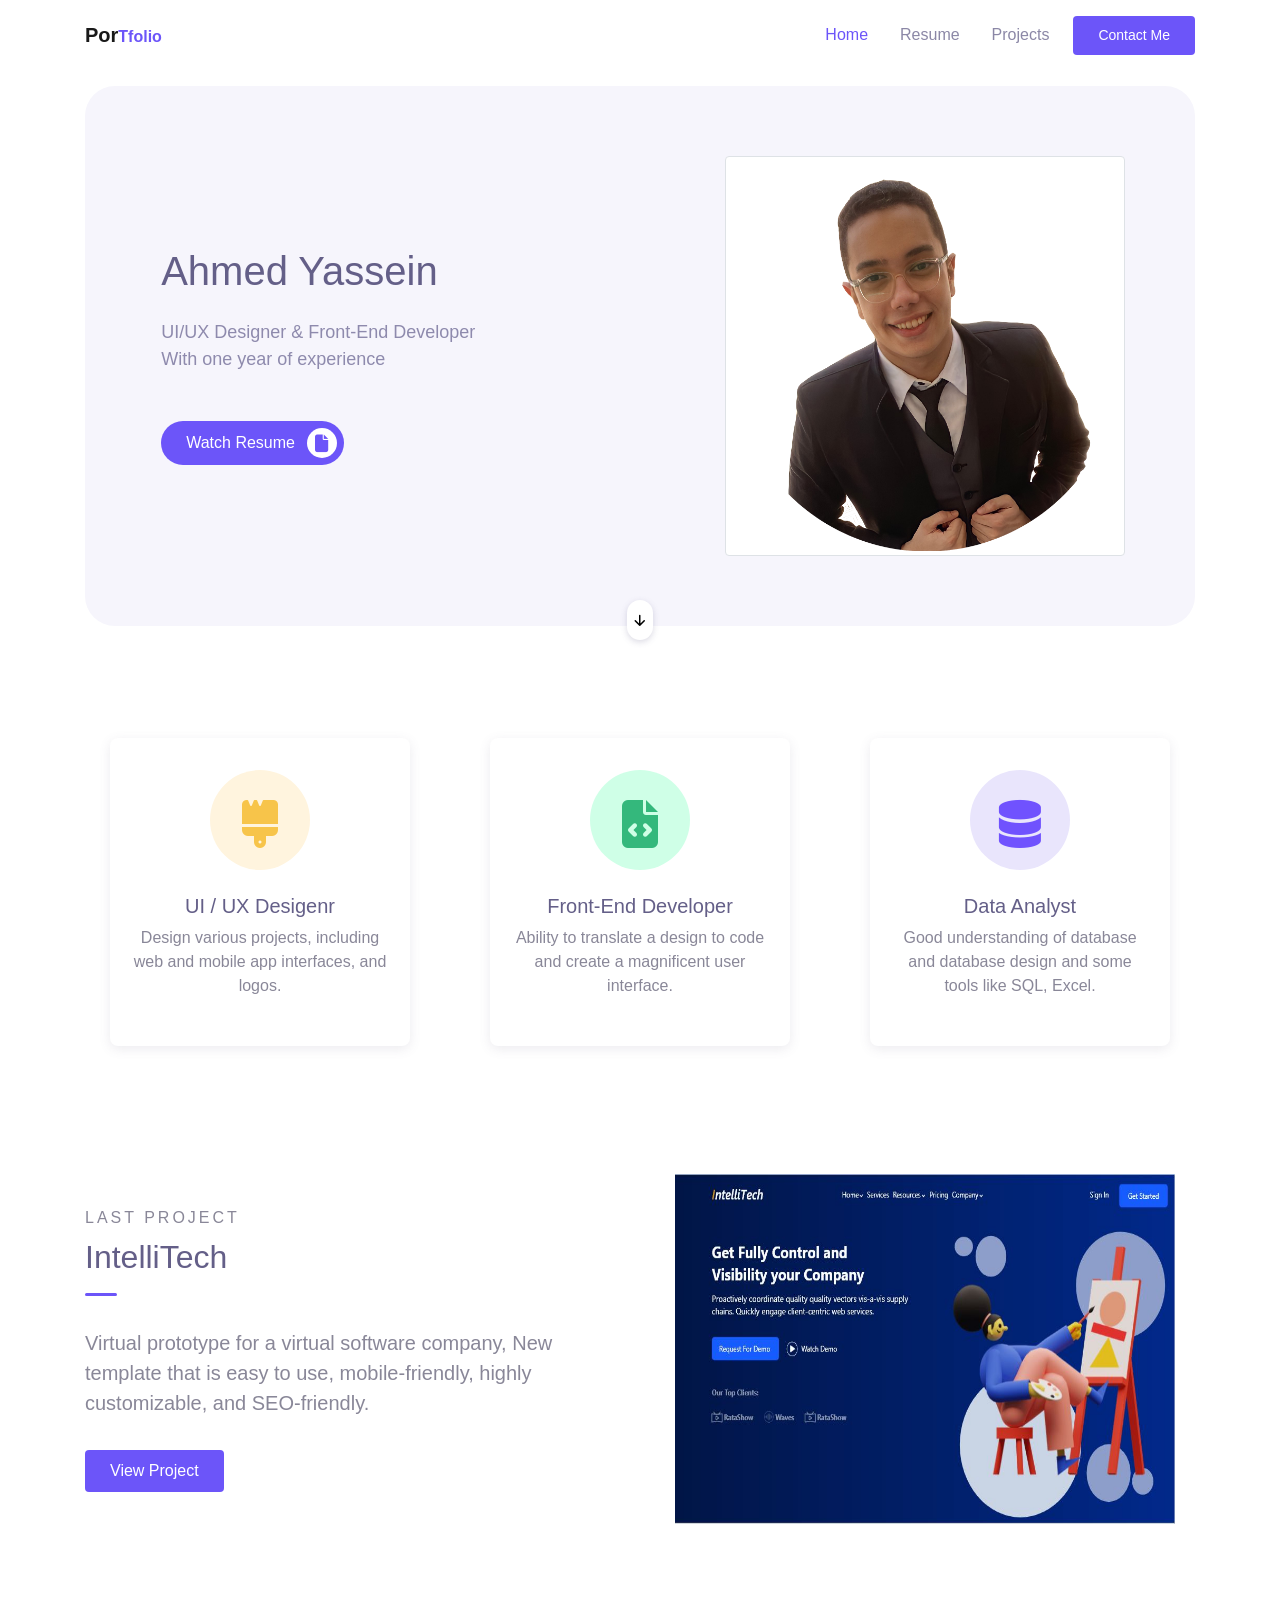
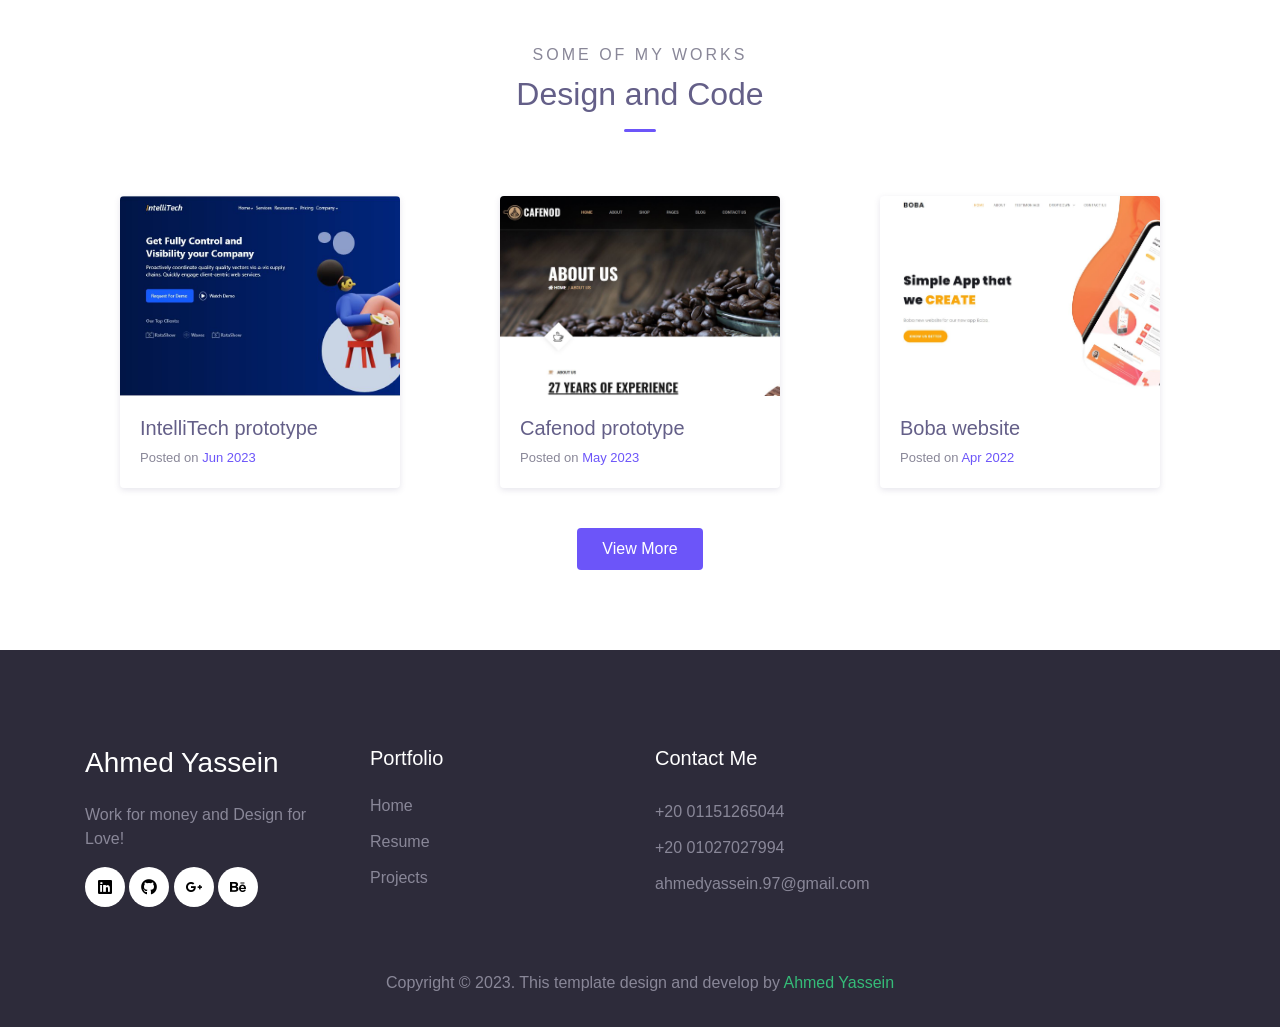
==== commit a663a841: "Update index.html" ====
--- a/index.html
+++ b/index.html
@@ -145,7 +145,7 @@
   <div class="page-section">
     <div class="container">
       <div class="text-center wow fadeInUp">
-        <div class="subhead">some of my work</div>
+        <div class="subhead">some of my works</div>
         <h2 class="title-section">Design and Code</h2>
         <div class="divider mx-auto"></div>
       </div>
@@ -183,7 +183,7 @@
           <div class="card-blog">
             <div class="header">
               <div class="post-thumb">
-                <img src="assets/img/blog/88.jpg" alt="">
+                <img src="assets/img/blog/88.JPG" alt="">
               </div>
             </div>
             <div class="body">
@@ -246,4 +246,4 @@
 <script src="assets/js/theme.js"></script>
   
 </body>
-</html>+</html>
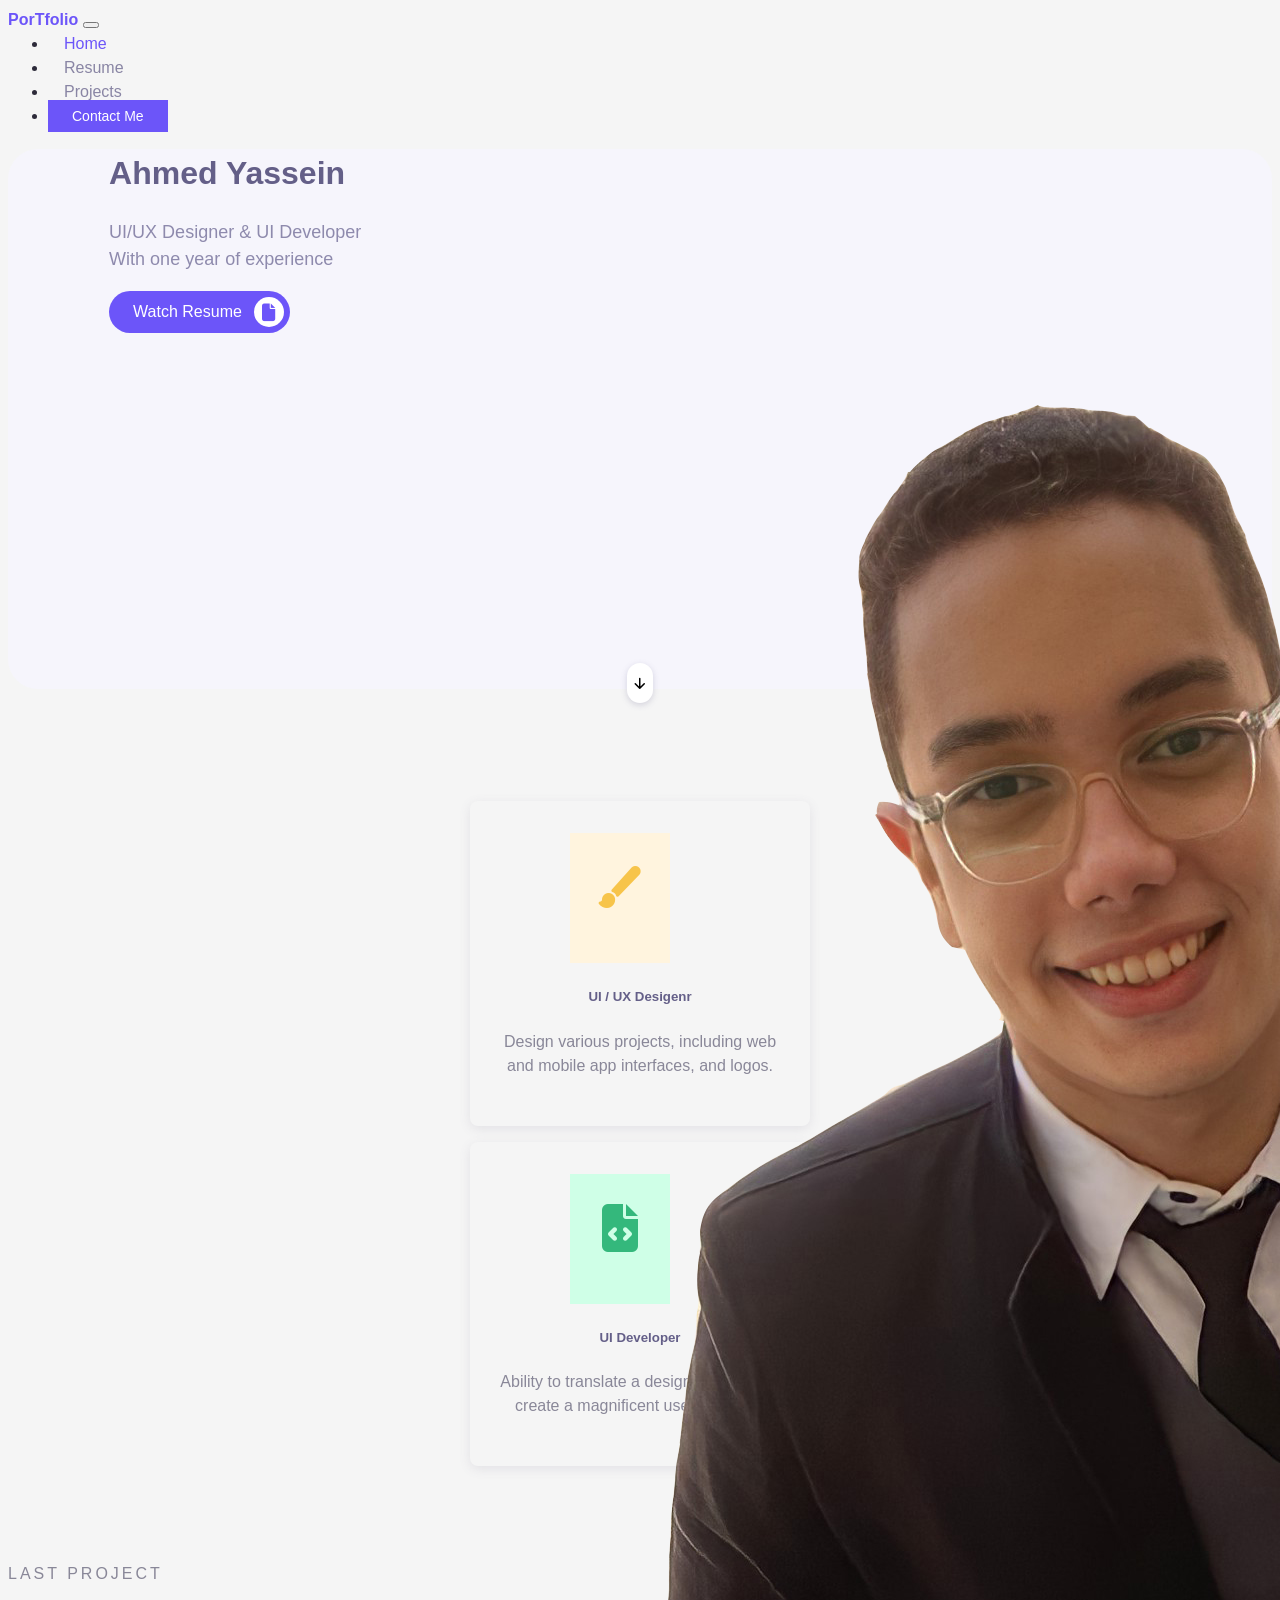
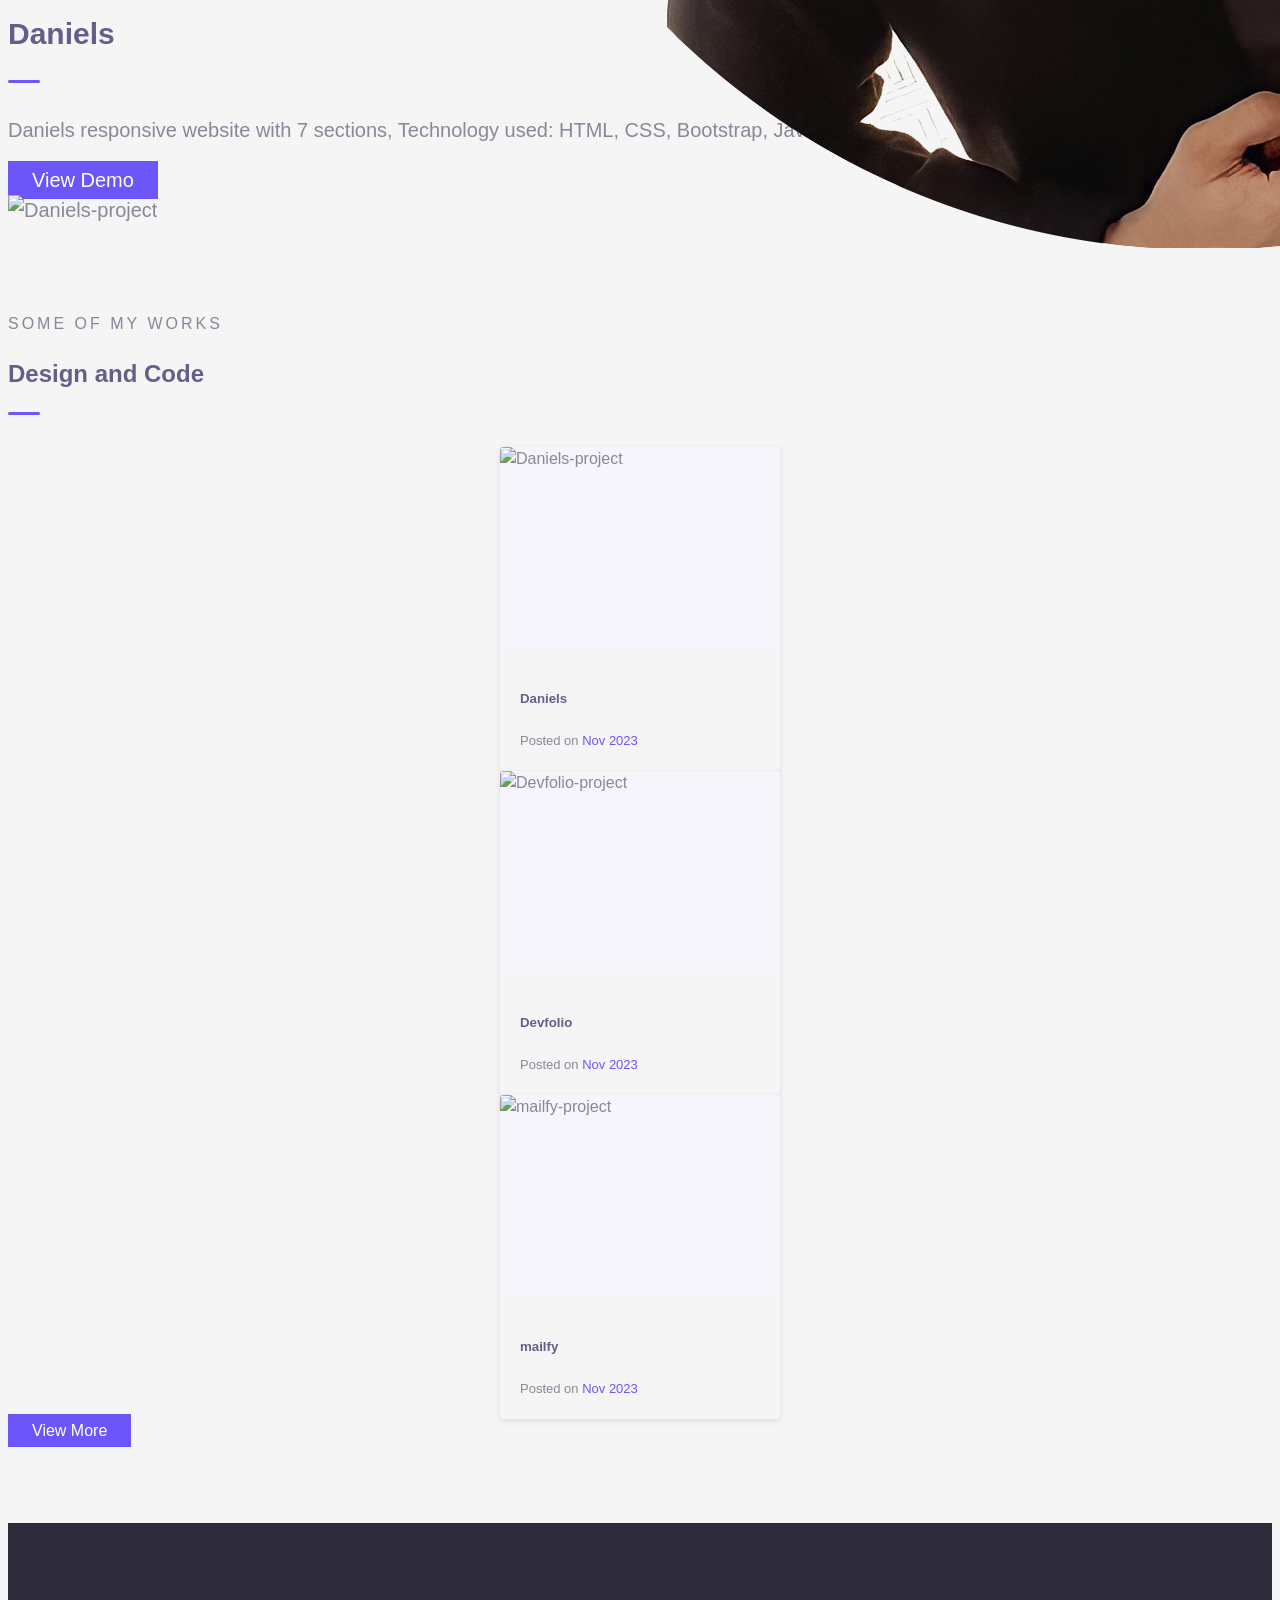
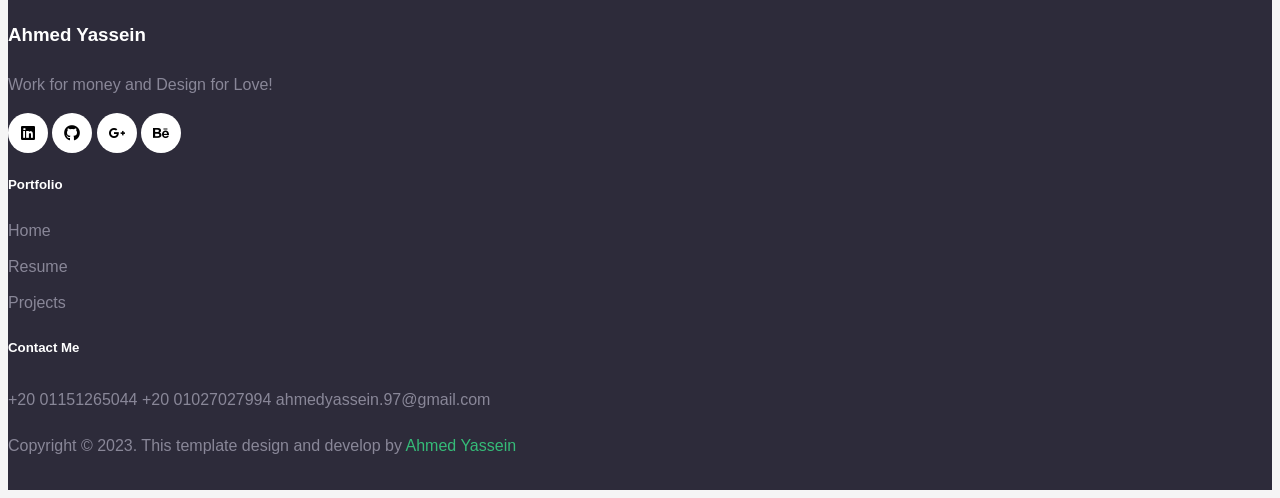
==== commit 25bac378: "new update" ====
--- a/index.html
+++ b/index.html
@@ -5,18 +5,18 @@
   <meta name="viewport" content="width=device-width, initial-scale=1.0">
   <meta http-equiv="X-UA-Compatible" content="ie=edge">
 
-  <title>Ahmed Yassein</title>
+  <title>portfolio</title>
   <link rel="icon"  href="assets/img/favicon.ico">
 
   <link rel="stylesheet" href="assets/css/maicons.css">
 
-  <link rel="stylesheet" href="assets/css/bootstrap.css">
+  <link rel="stylesheet" href="assets/css/bootstrap.min.css">
 
   <link rel="stylesheet" href="assets/vendor/animate/animate.css">
 
+  <link rel="stylesheet" href="https://cdnjs.cloudflare.com/ajax/libs/font-awesome/6.3.0/css/all.min.css">
+
   <link rel="stylesheet" href="assets/css/theme.css">
-
-  <link rel="stylesheet" href="https://cdnjs.cloudflare.com/ajax/libs/font-awesome/6.3.0/css/all.min.css">
 
 </head>
 <body>
@@ -34,8 +34,8 @@
           <span class="navbar-toggler-icon"></span>
         </button>
 
-        <div class="navbar-collapse collapse" id="navbarContent">
-          <ul class="navbar-nav ml-auto">
+        <!-- <div class="navbar-collapse" id="navbarContent"> -->
+          <ul class="navbar-nav ms-auto">
             <li class="nav-item active">
               <a class="nav-link" href="index.html">Home</a>
             </li>
@@ -49,7 +49,7 @@
               <a class="btn btn-primary ml-lg-2" href="contact.html">Contact Me</a>
             </li>
           </ul>
-        </div>
+        <!-- </div> -->
       </div>
     </nav>
 
@@ -58,14 +58,14 @@
         <div class="row align-items-center flex-wrap-reverse h-100">
           <div class="col-md-6 py-5 wow fadeInLeft">
             <h1 class="mb-4">Ahmed Yassein</h1>
-            <p class="text-lg text-grey mb-5">UI/UX Designer & Front-End Developer<br>
+            <p class="text-lg text-grey mb-5">UI/UX Designer & UI Developer<br>
               With one year of experience
             </p>
             <a href="Resume.html" class="btn btn-primary btn-split">Watch Resume <div class="fab"> <i class="fa-solid fa-file"></i></div></a>
           </div>
           <div class="col-md-6 py-5 wow zoomIn">
-            <div class="img-fluid text-center">
-              <img class="img-thumbnail" src="assets/img/Profile pic.png" alt="">
+            <div class="img-fluid text-center bg-white">
+              <img class="img-thumbnail" src="assets/img/person/Profile pic.png" alt="Ahmed Mohamed Yassein">
             </div>
           </div>
         </div>
@@ -77,11 +77,12 @@
   <div class="page-section">
     <div class="container">
       <div class="row">
-        <div class="col-lg-4">
+        <div class="col-lg-6">
           <div class="card-service wow fadeInUp">
             <div class="header">
-              <div class="icon rounded-circle">
-                <i class="fa-solid fa-brush fa-3x" style="color: #F7C44A;"></i>
+              <div class="icon rounded-circle mx-auto">
+                <!-- <i class="fa-solid fa-brush fa-3x" style="color: #F7C44A;"></i> -->
+                <i class="mai-brush fa-3x" style="color: #F7C44A;"></i>
               </div>
             </div>
             <div class="body">
@@ -90,31 +91,19 @@
               </div>
           </div>
         </div>
-        <div class="col-lg-4">
+        <div class="col-lg-6">
           <div class="card-service wow fadeInUp">
             <div class="header">
              
-              <div class="icon2 rounded-circle">
+              <div class="icon2 rounded-circle mx-auto">
                 <i class="fa-sharp fa-solid fa-file-code fa-3x" style="color: #34B87C;"></i>
-              </div>
-            </div>
-            <div class="body">
-              <h5 class="text-secondary">Front-End Developer</h5>
+                <!-- <i class="mai-logo-codepen fa-3x" style="color: #34B87C;"></i> -->
+              </div>
+            </div>
+            <div class="body">
+              <h5 class="text-secondary">UI Developer</h5>
               <p>Ability to translate a design to code and create a magnificent user interface.</p>
             </div>
-          </div>
-        </div>
-        <div class="col-lg-4">
-          <div class="card-service wow fadeInUp">
-            <div class="header">
-              <div class="icon3 rounded-circle">
-                <i class="fa-sharp fa-solid fa-database fa-3x" style="color: #7052FE;"></i>
-              </div>
-            </div>
-            <div class="body">
-              <h5 class="text-secondary">Data Analyst</h5>
-              <p>Good understanding of database and database design and some tools like SQL, Excel.</p>
-             </div>
           </div>
         </div>
       </div>
@@ -126,14 +115,15 @@
       <div class="row align-items-center">
         <div class="col-lg-6 py-3 wow fadeInUp">
           <span class="subhead">Last Project</span>
-          <h2 class="title-section">IntelliTech</h2>
+          <h2 class="title-section">Daniels</h2>
           <div class="divider"></div>
-          <p>Virtual prototype for a virtual software company, New template that is easy to use, mobile-friendly, highly customizable, and SEO-friendly. </p>
-          <a href="https://www.behance.net/gallery/176317555/IntelliTech-Website?" class="btn btn-primary mt-3">View Project</a>
+          <p>Daniels responsive website with 7 sections, Technology used: HTML, CSS, Bootstrap,
+            Javascript</p>
+          <a href="https://yassein-97.github.io/Daniels/" class="btn btn-primary mt-3" target="_blank">View Demo</a>
         </div>
         <div class="col-lg-6 py-3 wow fadeInRight">
           <div class="img-fluid py-3 text-center">
-            <img class="firstImg" src="assets/img/1.JPG" alt="">
+            <img class="firstImg" src="assets/img/Daniels.PNG" alt="Daniels-project">
           </div>
         </div>
       </div>
@@ -155,12 +145,12 @@
           <div class="card-blog">
             <div class="header">
               <div class="post-thumb">
-                <img src="assets/img/blog/1.JPG" alt="">
-              </div>
-            </div>
-            <div class="body">
-              <h5 class="post-title"><a href="https://www.behance.net/gallery/176317555/IntelliTech-Website?">IntelliTech prototype</a></h5>
-              <div class="post-date">Posted on <a href="#"> Jun 2023</a></div>
+                <img src="assets/img/Daniels.PNG" class="w-100" alt="Daniels-project">
+              </div>
+            </div>
+            <div class="body">
+              <h5 class="post-title"><a href="https://yassein-97.github.io/Daniels/" target="_blank">Daniels</a></h5>
+              <div class="post-date">Posted on <a href="#"> Nov 2023</a></div>
             </div>
           </div>
         </div>
@@ -169,12 +159,12 @@
           <div class="card-blog">
             <div class="header">
               <div class="post-thumb">
-                <img src="assets/img/blog/77.JPG" alt="">
-              </div>
-            </div>
-            <div class="body">
-              <h5 class="post-title"><a href="https://www.behance.net/gallery/176315169/Caf-website-(About-Page)">Cafenod prototype </a></h5>
-              <div class="post-date">Posted on <a href="#">May 2023</a></div>
+                <img src="assets/img/Devfolio.PNG" class="w-100" alt="Devfolio-project">
+              </div>
+            </div>
+            <div class="body">
+              <h5 class="post-title"><a href="https://yassein-97.github.io/DevFolio/" target="_blank">Devfolio </a></h5>
+              <div class="post-date">Posted on <a href="#">Nov 2023</a></div>
             </div>
           </div>
         </div>
@@ -183,12 +173,12 @@
           <div class="card-blog">
             <div class="header">
               <div class="post-thumb">
-                <img src="assets/img/blog/88.JPG" alt="">
-              </div>
-            </div>
-            <div class="body">
-              <h5 class="post-title"><a href="https://yassein-97.github.io/Boba/">Boba website</a></h5>
-              <div class="post-date">Posted on <a href="#"> Apr 2022</a></div>
+                <img src="assets/img/mailfy.PNG" class="w-100" alt="mailfy-project">
+              </div>
+            </div>
+            <div class="body">
+              <h5 class="post-title"><a href="https://yassein-97.github.io/Mealify/" target="_blank">mailfy</a></h5>
+              <div class="post-date">Posted on <a href="#"> Nov 2023</a></div>
             </div>
           </div>
         </div>
--- a/assets/css/theme.css
+++ b/assets/css/theme.css
@@ -197,11 +197,44 @@
       display: block;
   }
   #profile{
+    width: 70%;
+}
+.card{
+    width: 70%;
+    margin: 0 1.5%;
+    margin-bottom: 15px;
+    font-size: 15px;
+    padding-left: 30px;
+}
+.tags{
+  font-size: 14px;
+  
+}
+ul{
+  padding-left: 5px;
+}
+}
+
+@media screen and (max-width:480px){
+  #container{
+      display: block;
+  }
+  #profile{
       width: 90%;
   }
   .card{
-      margin: 0 5%;
-      margin-bottom: 30px;
+      width: 95%;
+      margin: 0 2.5%;
+      margin-bottom: 15px;
+      font-size: 15px;
+      padding-left: 30px;
+  }
+  .tags{
+    font-size: 14px;
+    
+  }
+  ul{
+    padding-left: 5px;
   }
 }
 /*test*/
@@ -1303,7 +1336,11 @@
   width: 500px;
   height: 350px;
 }
-
+@media screen and (max-width:480px){
+  .firstImg{
+    width:300px ;
+  }
+}
 
 @media (min-width: 576px) {
   .navbar-expand-sm .navbar-nav {
